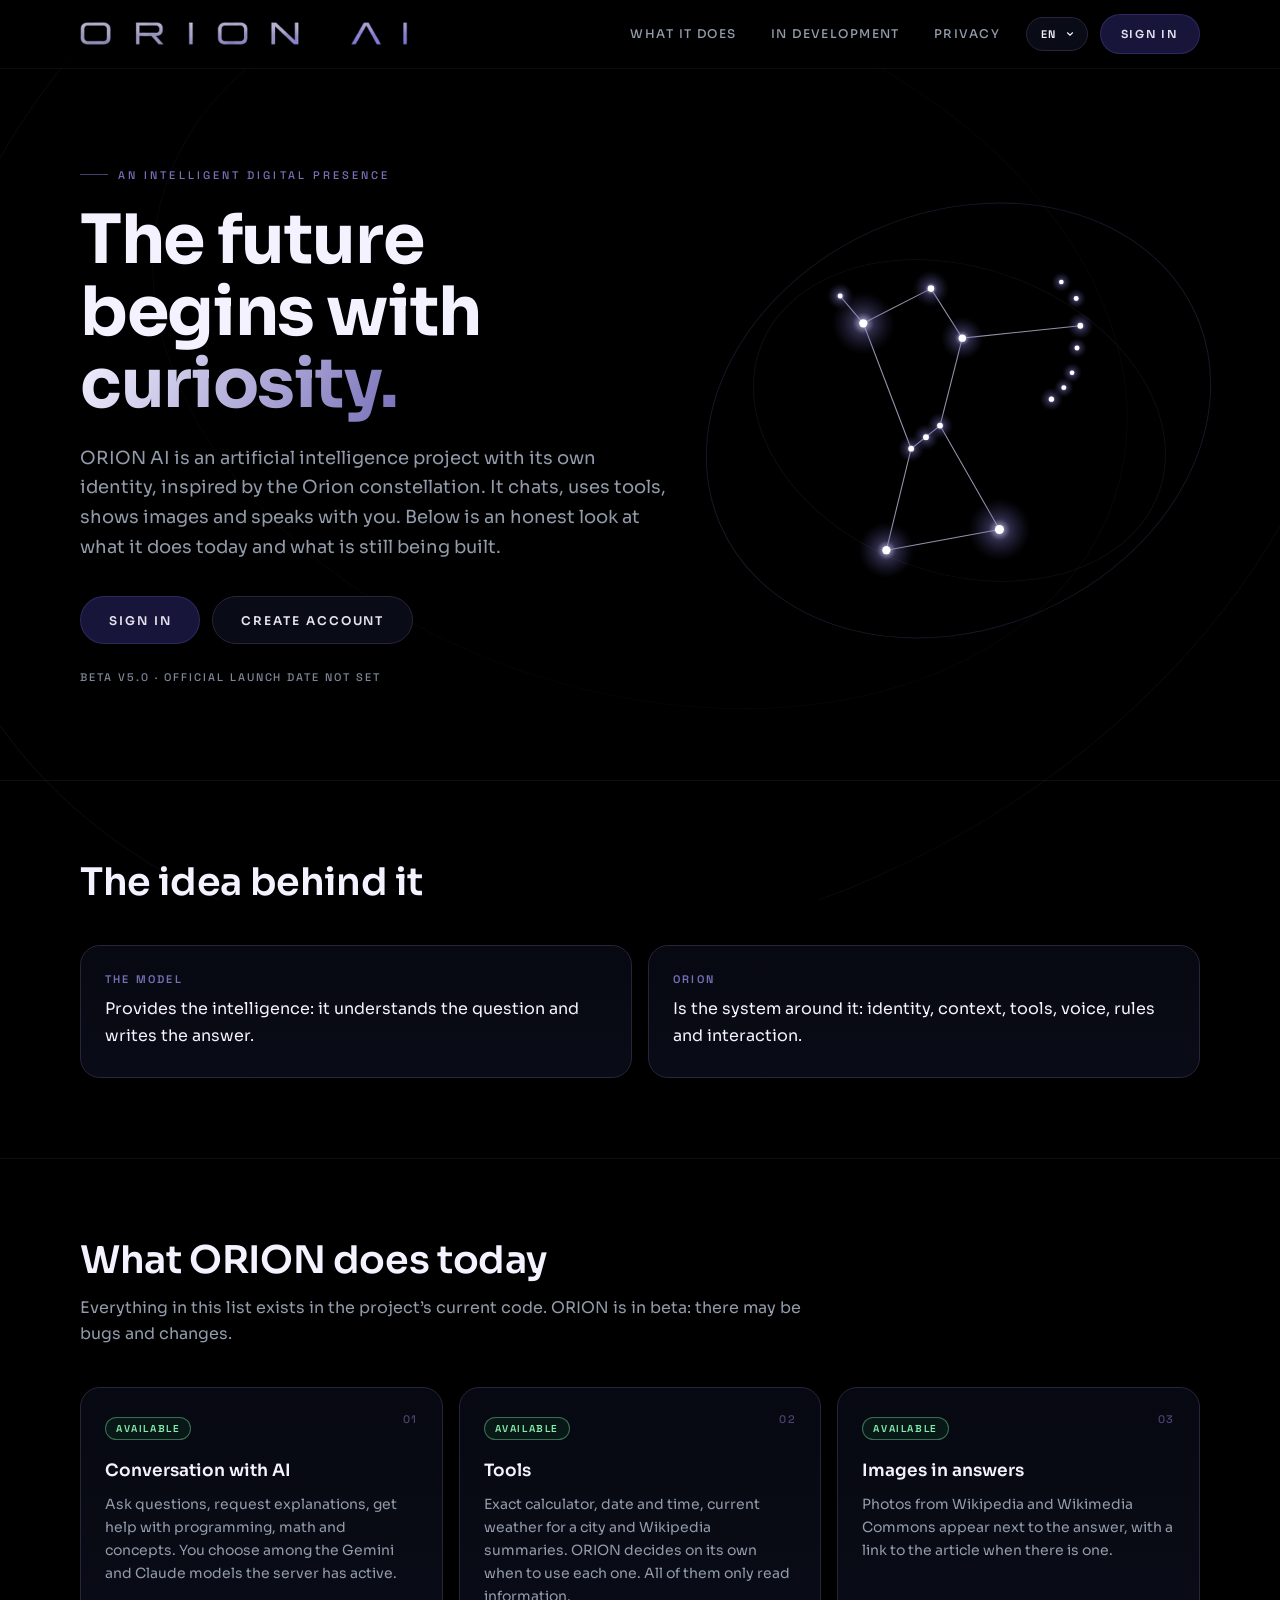
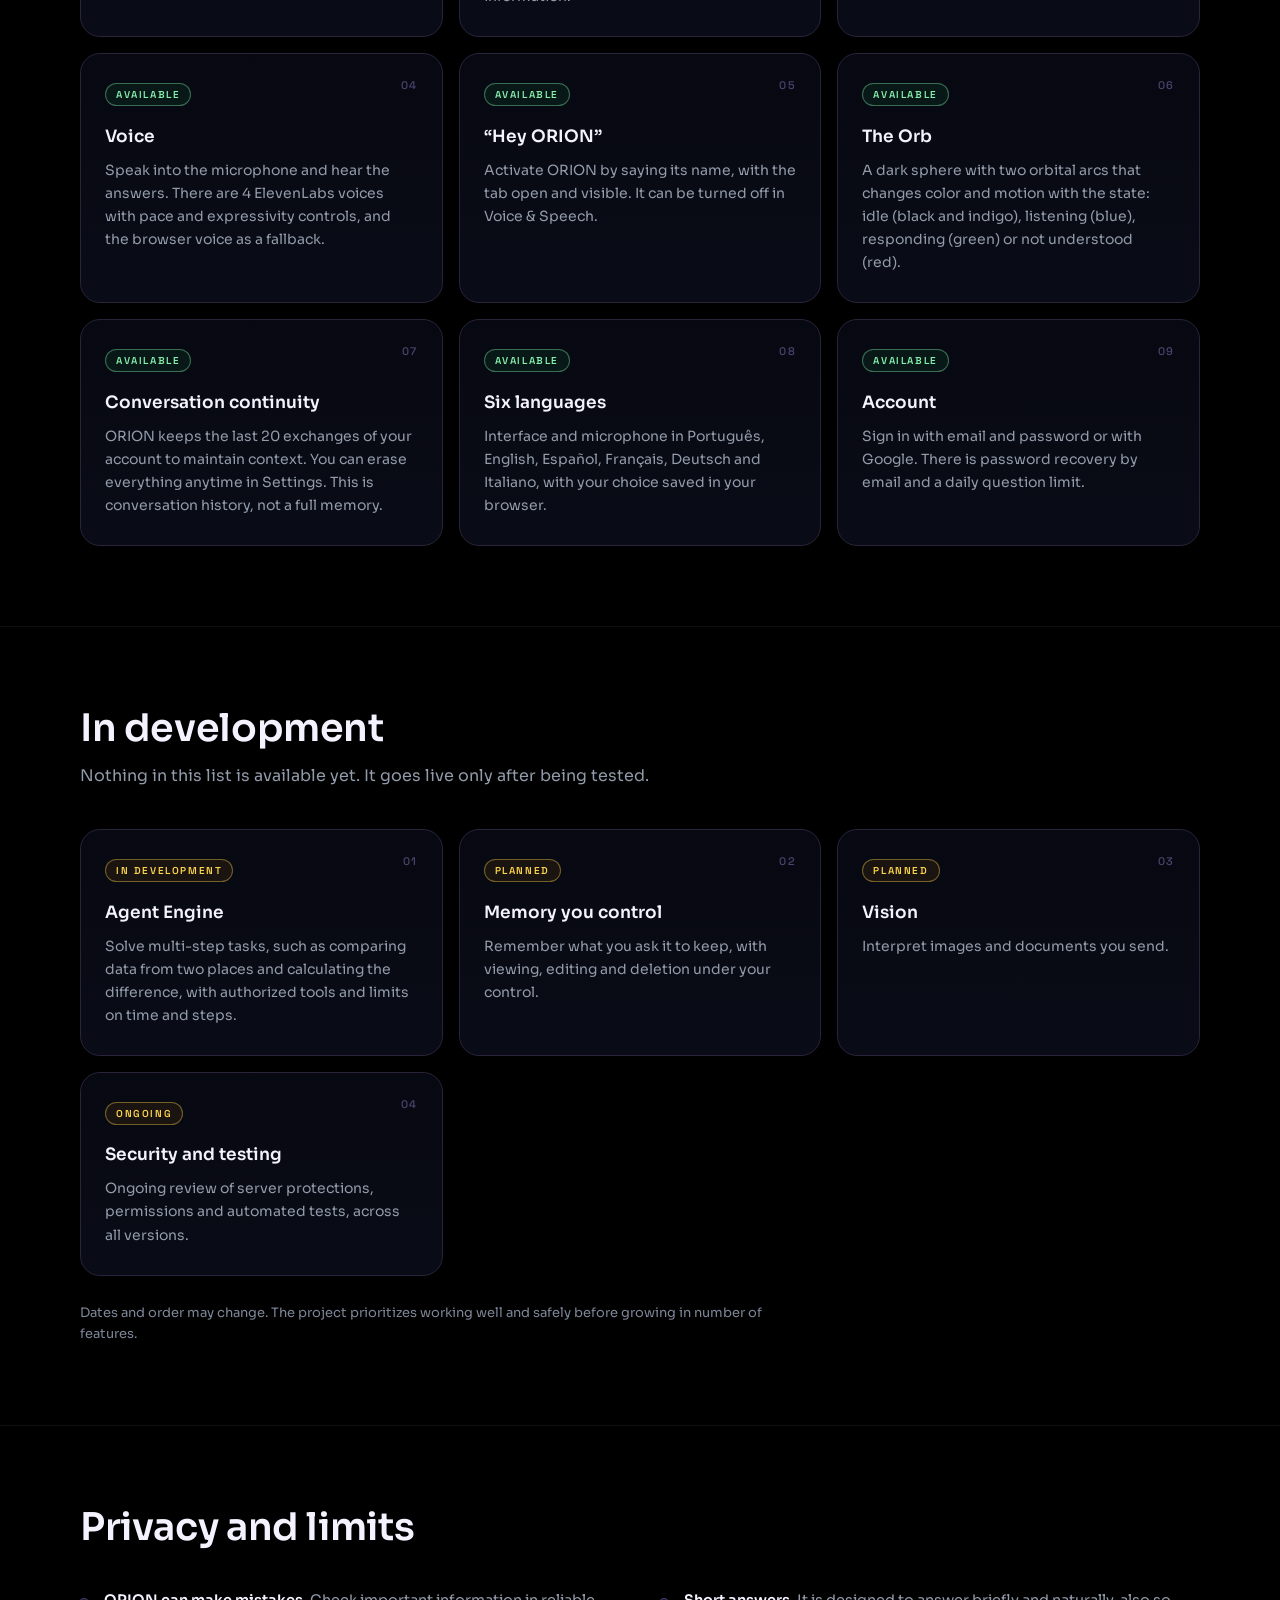
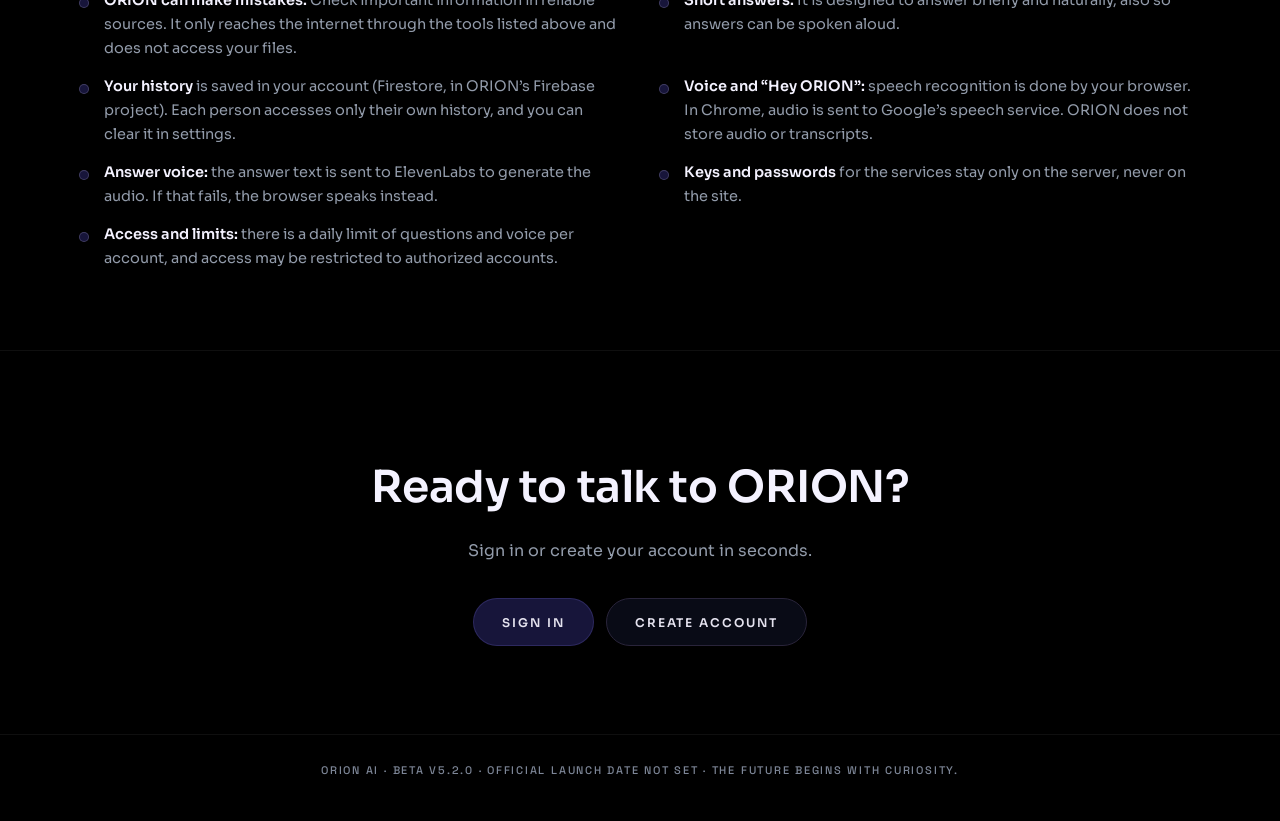
==== index.html @ 5fa20661 "index.html" ====
<!DOCTYPE html>
<html lang="pt-BR">
<head>
<meta charset="UTF-8">
<script src="standby.js" data-mount></script>
<meta name="viewport" content="width=device-width, initial-scale=1.0">
<meta name="theme-color" content="#000000">
<meta name="description" content="ORION AI: uma presença digital inteligente. Conheça o que ele faz hoje e o que está em desenvolvimento.">
<title>ORION AI — O futuro começa com a curiosidade</title>
<link rel="icon" href="favicon.png">
<link rel="preconnect" href="https://fonts.googleapis.com">
<link rel="preconnect" href="https://fonts.gstatic.com" crossorigin>
<link href="https://fonts.googleapis.com/css2?family=Sora:wght@400;500;600;700&family=Space+Grotesk:wght@400;500;600&display=swap" rel="stylesheet">
<style>
*,*::before,*::after{margin:0;padding:0;box-sizing:border-box;}
/* V5.0: botões em índigo mais escuro (--active / --active-hover). Logo, wordmark e standby não mudam. */
:root{--font:'Sora',-apple-system,'Helvetica Neue',sans-serif;--mono:'Space Grotesk','Inter',sans-serif;
  --bg:#000000;--surface:#0D1020;--blue-dark:#080912;--active:#17153A;--active-hover:#1F1D4A;--line:#29243A;--accent:#7770B8;--accent-soft:#A9A6C9;
  --text:#F4F2FF;--muted:#929BAA;--faint:#7D8697;--ok:#86efac;--soon:#fcd34d;--r:20px;}
html{scroll-behavior:smooth;scroll-padding-top:84px;}
body{background:var(--bg);color:var(--text);font-family:var(--font);-webkit-font-smoothing:antialiased;line-height:1.65;overflow-x:hidden;animation:pageIn .45s ease both;}
@keyframes pageIn{from{opacity:0;}to{opacity:1;}}
.bg-arcs{position:fixed;inset:0;z-index:0;pointer-events:none;overflow:hidden;}
.bg-arcs::before,.bg-arcs::after{content:"";position:absolute;left:50%;top:38%;border:1px solid rgba(119,112,184,.10);border-radius:50%;transform:translate(-50%,-50%) rotate(-24deg) scaleY(.78);}
.bg-arcs::before{width:min(1500px,150vw);height:min(1500px,150vw);}
.bg-arcs::after{width:min(1000px,100vw);height:min(1000px,100vw);border-color:rgba(119,112,184,.07);transform:translate(-50%,-50%) rotate(18deg) scaleY(.7);}
main,.topbar,footer{position:relative;z-index:1;}
a{color:inherit;}
.wrap{width:min(1120px,100% - 40px);margin:0 auto;}
.topbar{position:sticky;top:0;z-index:20;background:rgba(0,0,0,.72);backdrop-filter:blur(16px);-webkit-backdrop-filter:blur(16px);border-bottom:1px solid rgba(255,255,255,.05);}
.top{display:flex;align-items:center;justify-content:space-between;gap:12px;height:68px;}
.top img{height:28px;width:auto;display:block;}
.nav{display:flex;align-items:center;gap:6px;}
.nav a.txt{font-size:12px;font-weight:500;letter-spacing:.12em;text-transform:uppercase;color:var(--muted);text-decoration:none;padding:10px 14px;border-radius:999px;transition:color .2s ease,background .2s ease;}
.nav a.txt:hover{color:#fff;background:rgba(255,255,255,.05);}
@media (max-width:760px){.nav a.txt{display:none;}.top img{height:24px;}}
.lang{position:relative;margin:0 6px;}
.lang-btn{display:flex;align-items:center;gap:8px;height:34px;padding:0 12px 0 14px;border-radius:999px;border:1px solid var(--line);background:rgba(13,16,32,.7);color:var(--text);font:600 11px var(--mono);letter-spacing:.12em;cursor:pointer;transition:border-color .2s ease,background .2s ease;}
.lang-btn:hover{border-color:rgba(78,72,150,.5);background:var(--blue-dark);}
.lang-btn svg{width:10px;height:10px;transition:transform .2s ease;}
.lang-btn[aria-expanded="true"] svg{transform:rotate(180deg);}
.lang-list{position:absolute;right:0;top:calc(100% + 8px);min-width:176px;margin:0;padding:6px;list-style:none;border:1px solid var(--line);border-radius:16px;background:rgba(8,9,18,.97);backdrop-filter:blur(12px);-webkit-backdrop-filter:blur(12px);box-shadow:0 18px 50px rgba(0,0,0,.6);z-index:30;}
.lang-list li{display:flex;align-items:center;gap:10px;padding:9px 12px;border-radius:10px;font:500 13px var(--font);color:var(--muted);cursor:pointer;outline:none;transition:background .15s ease,color .15s ease;}
.lang-list li b{font:600 11px var(--mono);letter-spacing:.12em;color:var(--accent-soft);min-width:22px;}
.lang-list li:hover,.lang-list li:focus-visible{background:rgba(23,21,58,.8);color:#fff;}
.lang-list li[aria-selected="true"]{background:var(--active);color:#fff;}
.lang-list li:focus-visible{outline:2px solid var(--accent);outline-offset:-2px;}
.lang button:focus-visible,.btn:focus-visible,a:focus-visible{outline:2px solid var(--accent);outline-offset:3px;}
.btn{display:inline-flex;align-items:center;justify-content:center;height:48px;padding:0 28px;border-radius:999px;text-decoration:none;font:600 12px var(--font);letter-spacing:.16em;text-transform:uppercase;color:#E4E2EE;background:var(--active);border:1px solid rgba(78,72,150,.4);transition:background .2s ease,border-color .2s ease,transform .2s ease;}
.btn:hover{background:var(--active-hover);border-color:rgba(78,72,150,.65);transform:translateY(-1px);}
.btn:active{background:#0C0D1C;transform:none;}
.btn.ghost{background:rgba(13,16,32,.7);border-color:var(--line);}
.btn.ghost:hover{background:var(--blue-dark);border-color:rgba(78,72,150,.5);}
.btn.small{height:40px;padding:0 20px;font-size:11px;}
.hero{display:grid;grid-template-columns:1.1fr .9fr;gap:48px;align-items:center;padding:88px 0 96px;}
.eyebrow{display:inline-flex;align-items:center;gap:10px;font:500 11px var(--mono);letter-spacing:.28em;text-transform:uppercase;color:var(--accent);margin-bottom:22px;}
.eyebrow::before{content:"";width:28px;height:1px;background:var(--accent);opacity:.6;}
h1{font-size:clamp(36px,6.2vw,68px);line-height:1.06;font-weight:700;letter-spacing:-.02em;}
h1 .grad{background:linear-gradient(120deg,#F4F2FF,#7770B8);-webkit-background-clip:text;background-clip:text;color:transparent;}
.lead{margin-top:24px;font-size:clamp(15px,2vw,18px);color:var(--muted);max-width:54ch;}
.cta{margin-top:34px;display:flex;flex-wrap:wrap;gap:12px;}
.version{margin-top:26px;font:500 11px var(--mono);letter-spacing:.18em;text-transform:uppercase;color:var(--faint);}
.sky{position:relative;display:flex;justify-content:center;align-items:center;aspect-ratio:1;}
.sky::before,.sky::after{content:"";position:absolute;inset:-4%;border:1px solid rgba(119,112,184,.22);border-radius:50%;transform:rotate(-24deg) scaleY(.8);}
.sky::after{inset:6%;border-color:rgba(119,112,184,.12);transform:rotate(20deg) scaleY(.72);}
.sky svg{position:relative;width:min(340px,76vw);height:auto;overflow:visible;}
.sky line{stroke:rgba(210,208,245,.7);stroke-width:1.3;stroke-linecap:round;}
.sky .core{fill:#fff;}.sky .glow{fill:url(#glow);}
.sky .star{animation:tw 4.5s ease-in-out infinite;}
.sky .star:nth-of-type(2n){animation-delay:-1.3s;}.sky .star:nth-of-type(3n){animation-delay:-2.6s;}
@keyframes tw{0%,100%{opacity:1;}50%{opacity:.6;}}
@media (max-width:860px){.hero{grid-template-columns:1fr;padding:40px 0 64px;gap:28px;}.sky{order:-1;max-width:300px;margin:0 auto;width:100%;}}
section{padding:80px 0;border-top:1px solid rgba(255,255,255,.06);}
.sec-head{max-width:62ch;margin-bottom:40px;}
.sec-head h2{font-size:clamp(26px,4vw,38px);font-weight:600;line-height:1.15;letter-spacing:-.01em;}
.sec-head p{margin-top:12px;color:var(--muted);}
.grid{counter-reset:c;display:grid;grid-template-columns:repeat(auto-fit,minmax(270px,1fr));gap:16px;}
.card{position:relative;background:linear-gradient(180deg,rgba(13,16,32,.55),rgba(13,16,32,.7));border:1px solid var(--line);border-radius:var(--r);padding:26px 24px 28px;transition:border-color .25s ease,transform .25s ease;}
.grid .card{counter-increment:c;}
.grid .card::after{content:counter(c,decimal-leading-zero);position:absolute;top:24px;right:24px;font:500 11px var(--mono);letter-spacing:.14em;color:#4a4670;}
.grid .card:hover{border-color:rgba(119,112,184,.4);transform:translateY(-2px);}
.card h3{font-size:17px;font-weight:600;margin:16px 0 8px;}
.card p{font-size:14px;color:var(--muted);}
.badge{display:inline-block;font:600 10px var(--mono);letter-spacing:.16em;text-transform:uppercase;padding:4px 10px;border-radius:999px;border:1px solid;}
.badge.ok{color:var(--ok);border-color:rgba(134,239,172,.4);background:rgba(34,197,94,.08);}
.badge.soon{color:var(--soon);border-color:rgba(252,211,77,.4);background:rgba(245,158,11,.08);}
.note{margin-top:26px;font-size:13px;color:var(--faint);max-width:70ch;}
.principle{display:grid;grid-template-columns:1fr 1fr;gap:16px;}
.principle .card strong{display:block;font:600 11px var(--mono);letter-spacing:.2em;text-transform:uppercase;color:var(--accent);margin-bottom:10px;}
.principle .card p{font-size:16px;color:var(--text);}
@media (max-width:700px){.principle{grid-template-columns:1fr;}}
.list{list-style:none;display:grid;grid-template-columns:1fr 1fr;gap:14px 40px;}
@media (max-width:820px){.list{grid-template-columns:1fr;}}
.list li{position:relative;padding:0 0 0 24px;font-size:14.5px;color:var(--muted);}
.list li::before{content:"";position:absolute;left:0;top:.7em;width:8px;height:8px;border-radius:50%;background:var(--active);box-shadow:0 0 0 1px rgba(119,112,184,.55);}
.list b{color:var(--text);font-weight:600;}
.final{text-align:center;padding:100px 0 88px;}
.final h2{font-size:clamp(28px,4.6vw,44px);font-weight:600;letter-spacing:-.01em;}
.final p{margin:14px auto 0;color:var(--muted);max-width:50ch;}
.final .cta{justify-content:center;}
footer{border-top:1px solid rgba(255,255,255,.06);padding:28px 0 44px;text-align:center;font:500 11px var(--mono);letter-spacing:.16em;text-transform:uppercase;color:var(--faint);}
@media (prefers-reduced-motion:reduce){body{animation:none;}.sky .star{animation:none;}html{scroll-behavior:auto;}.btn,.lang-btn,.lang-list li,.card{transition:none;}}
</style>
</head>
<body>
<div class="bg-arcs" aria-hidden="true"></div>

<header class="topbar"><div class="wrap top">
  <img src="assets/orion_ai_wordmark.png" alt="ORION AI">
  <nav class="nav" aria-label="ORION AI">
    <a class="txt" href="#agora" data-t="n1">O que faz</a>
    <a class="txt" href="#breve" data-t="n2">Em desenvolvimento</a>
    <a class="txt" href="#privacidade" data-t="n3">Privacidade</a>
    <div class="lang" id="langMenu">
      <button type="button" class="lang-btn" id="langBtn" aria-haspopup="listbox" aria-expanded="false" aria-controls="langList" aria-label="Idioma / Language"><span id="langCode">PT</span><svg viewBox="0 0 24 24" fill="none" stroke="currentColor" stroke-width="2.6" stroke-linecap="round" stroke-linejoin="round" aria-hidden="true"><path d="M6 9l6 6 6-6"/></svg></button>
      <ul class="lang-list" id="langList" role="listbox" aria-label="Idioma / Language" hidden>
        <li role="option" tabindex="-1" data-lang="pt" aria-selected="true"><b>PT</b>Português</li>
        <li role="option" tabindex="-1" data-lang="en" aria-selected="false"><b>EN</b>English</li>
        <li role="option" tabindex="-1" data-lang="es" aria-selected="false"><b>ES</b>Español</li>
        <li role="option" tabindex="-1" data-lang="fr" aria-selected="false"><b>FR</b>Français</li>
        <li role="option" tabindex="-1" data-lang="de" aria-selected="false"><b>DE</b>Deutsch</li>
        <li role="option" tabindex="-1" data-lang="it" aria-selected="false"><b>IT</b>Italiano</li>
      </ul>
    </div>
    <a class="btn small" href="login.html" data-t="in">Entrar</a>
  </nav>
</div></header>

<main>
  <div class="wrap hero">
    <div>
      <p class="eyebrow" data-t="eyebrow">Uma presença digital inteligente</p>
      <h1><span data-t="h1a">O futuro começa com a </span><span class="grad" data-t="h1b">curiosidade.</span></h1>
      <p class="lead" data-t="lead">O ORION AI é um projeto de inteligência artificial com identidade própria, inspirado na constelação de Órion. Ela conversa, usa ferramentas, mostra imagens e fala com você. Abaixo está, com honestidade, o que ele faz hoje e o que ainda está sendo construído.</p>
      <div class="cta">
        <a class="btn" href="login.html" data-t="in">Entrar</a>
        <a class="btn ghost" href="login.html?criar=1" data-t="up">Criar conta</a>
      </div>
      <p class="version" data-t="ver">Versão beta V5.2.0 · lançamento oficial sem data prevista</p>
    </div>
    <div class="sky" aria-hidden="true">
      <svg viewBox="0 0 412 495" focusable="false">
        <defs>
          <radialGradient id="glow">
            <stop offset="0" stop-color="#d8d5f5" stop-opacity=".95"/>
            <stop offset=".35" stop-color="#7770B8" stop-opacity=".38"/>
            <stop offset="1" stop-color="#454080" stop-opacity="0"/>
          </radialGradient>
        </defs>
        <line x1="90" y1="130" x2="62" y2="97"/>
        <line x1="90" y1="130" x2="172" y2="88"/>
        <line x1="172" y1="88" x2="210" y2="148"/>
        <line x1="210" y1="148" x2="353" y2="133"/>
        <line x1="90" y1="130" x2="148" y2="282"/>
        <line x1="210" y1="148" x2="183" y2="254"/>
        <line x1="148" y1="282" x2="183" y2="254"/>
        <line x1="148" y1="282" x2="118" y2="405"/>
        <line x1="183" y1="254" x2="255" y2="380"/>
        <line x1="118" y1="405" x2="255" y2="380"/>
        <g class="star"><circle class="glow" cx="90" cy="130" r="38"/><circle class="core" cx="90" cy="130" r="5"/></g>
        <g class="star"><circle class="glow" cx="62" cy="97" r="16"/><circle class="core" cx="62" cy="97" r="3"/></g>
        <g class="star"><circle class="glow" cx="172" cy="88" r="22"/><circle class="core" cx="172" cy="88" r="4"/></g>
        <g class="star"><circle class="glow" cx="210" cy="148" r="26"/><circle class="core" cx="210" cy="148" r="4.5"/></g>
        <g class="star"><circle class="glow" cx="148" cy="282" r="16"/><circle class="core" cx="148" cy="282" r="3.5"/></g>
        <g class="star"><circle class="glow" cx="166" cy="268" r="16"/><circle class="core" cx="166" cy="268" r="3.5"/></g>
        <g class="star"><circle class="glow" cx="183" cy="254" r="16"/><circle class="core" cx="183" cy="254" r="3.5"/></g>
        <g class="star"><circle class="glow" cx="118" cy="405" r="34"/><circle class="core" cx="118" cy="405" r="5"/></g>
        <g class="star"><circle class="glow" cx="255" cy="380" r="38"/><circle class="core" cx="255" cy="380" r="5.5"/></g>
        <g class="star"><circle class="glow" cx="330" cy="80" r="12"/><circle class="core" cx="330" cy="80" r="2.8"/></g>
        <g class="star"><circle class="glow" cx="348" cy="100" r="12"/><circle class="core" cx="348" cy="100" r="3"/></g>
        <g class="star"><circle class="glow" cx="353" cy="133" r="16"/><circle class="core" cx="353" cy="133" r="3.5"/></g>
        <g class="star"><circle class="glow" cx="349" cy="160" r="12"/><circle class="core" cx="349" cy="160" r="3"/></g>
        <g class="star"><circle class="glow" cx="343" cy="190" r="12"/><circle class="core" cx="343" cy="190" r="2.8"/></g>
        <g class="star"><circle class="glow" cx="333" cy="208" r="12"/><circle class="core" cx="333" cy="208" r="3"/></g>
        <g class="star"><circle class="glow" cx="318" cy="222" r="14"/><circle class="core" cx="318" cy="222" r="3.2"/></g>
      </svg>
    </div>
  </div>

  <section aria-labelledby="princ">
    <div class="wrap">
      <div class="sec-head"><h2 id="princ" data-t="pr">A ideia por trás</h2></div>
      <div class="principle">
        <div class="card"><strong data-t="pm">O modelo</strong><p data-t="pmp">Fornece a inteligência: entende a pergunta e escreve a resposta.</p></div>
        <div class="card"><strong data-t="po">O ORION</strong><p data-t="pop">É o sistema ao redor: identidade, contexto, ferramentas, voz, regras e interação.</p></div>
      </div>
    </div>
  </section>

  <section id="agora" aria-labelledby="agora-t">
    <div class="wrap">
      <div class="sec-head">
        <h2 id="agora-t" data-t="ah">O que o ORION faz hoje</h2>
        <p data-t="ap">Tudo nesta lista existe no código atual do projeto. O ORION está em fase beta: pode haver falhas e mudanças.</p>
      </div>
      <div class="grid">
        <article class="card"><span class="badge ok" data-t="bok">Disponível</span><h3 data-t="c1h">Conversa com IA</h3><p data-t="c1p">Faça perguntas, peça explicações, ajuda com programação, matemática e conceitos. Você escolhe entre os modelos Gemini e Claude que o servidor tiver ativos.</p></article>
        <article class="card"><span class="badge ok" data-t="bok">Disponível</span><h3 data-t="c2h">Ferramentas</h3><p data-t="c2p">Calculadora exata, data e hora, clima atual de uma cidade e resumos da Wikipédia. O ORION decide sozinha quando usar cada uma. Todas só leem informação.</p></article>
        <article class="card"><span class="badge ok" data-t="bok">Disponível</span><h3 data-t="c3h">Imagens nas respostas</h3><p data-t="c3p">Fotos da Wikipédia e do Wikimedia Commons aparecem junto da resposta, com link para o artigo quando houver.</p></article>
        <article class="card"><span class="badge ok" data-t="bok">Disponível</span><h3 data-t="c4h">Voz</h3><p data-t="c4p">Fale pelo microfone e ouça as respostas. Há 4 vozes da ElevenLabs com ajuste de ritmo e expressividade, e a voz do navegador como reserva.</p></article>
        <article class="card"><span class="badge ok" data-t="bok">Disponível</span><h3 data-t="c5h">“Hey ORION”</h3><p data-t="c5p">Ative o ORION dizendo o nome dele, com a aba aberta e visível. Pode ser desligado em Voice &amp; Speech.</p></article>
        <article class="card"><span class="badge ok" data-t="bok">Disponível</span><h3 data-t="c6h">A Orb</h3><p data-t="c6p">Uma esfera escura com dois arcos orbitais que muda de cor e de movimento conforme o estado: em espera (preto e índigo), ouvindo (azul), respondendo (verde) ou sem entender (vermelho).</p></article>
        <article class="card"><span class="badge ok" data-t="bok">Disponível</span><h3 data-t="c7h">Continuidade da conversa</h3><p data-t="c7p">A ORION guarda as últimas 20 trocas da sua conta para manter o contexto. Você apaga tudo quando quiser, em Configurações. Isso é histórico de conversa, não uma memória completa.</p></article>
        <article class="card"><span class="badge ok" data-t="bok">Disponível</span><h3 data-t="c8h">Seis idiomas</h3><p data-t="c8p">Interface e microfone em Português, English, Español, Français, Deutsch e Italiano, com a escolha salva no seu navegador.</p></article>
        <article class="card"><span class="badge ok" data-t="bok">Disponível</span><h3 data-t="c9h">Conta</h3><p data-t="c9p">Entre com e-mail e senha ou com Google. Há recuperação de senha por e-mail e um limite diário de perguntas.</p></article>
      </div>
    </div>
  </section>

  <section id="breve" aria-labelledby="breve-t">
    <div class="wrap">
      <div class="sec-head">
        <h2 id="breve-t" data-t="bh">Em desenvolvimento</h2>
        <p data-t="bp">Nada desta lista está disponível para uso ainda. Entra no ar só depois de testado.</p>
      </div>
      <div class="grid">
        <article class="card"><span class="badge soon" data-t="bdev">Em desenvolvimento</span><h3 data-t="d1h">Agent Engine</h3><p data-t="d1p">Resolver tarefas de várias etapas, como comparar dados de dois lugares e calcular a diferença, com ferramentas autorizadas e limites de tempo e de passos.</p></article>
        <article class="card"><span class="badge soon" data-t="bplan">Planejado</span><h3 data-t="d2h">Memória controlada por você</h3><p data-t="d2p">Lembrar o que você pedir para guardar, com consulta, edição e exclusão sob seu controle.</p></article>
        <article class="card"><span class="badge soon" data-t="bplan">Planejado</span><h3 data-t="d3h">Visão</h3><p data-t="d3p">Interpretar imagens e documentos enviados por você.</p></article>
        <article class="card"><span class="badge soon" data-t="bon">Contínuo</span><h3 data-t="d4h">Segurança e testes</h3><p data-t="d4p">Revisão das proteções do servidor, das permissões e dos testes automatizados, ao longo de todas as versões.</p></article>
      </div>
      <p class="note" data-t="bnote">As datas e a ordem podem mudar. O projeto prioriza funcionar bem e com segurança antes de crescer em quantidade de recursos.</p>
    </div>
  </section>

  <section id="privacidade" aria-labelledby="priv-t">
    <div class="wrap">
      <div class="sec-head"><h2 id="priv-t" data-t="vh">Privacidade e limites</h2></div>
      <ul class="list">
        <li><b data-t="v1b">O ORION pode errar.</b><span data-t="v1t"> Confira informações importantes em fontes confiáveis. Ele só consulta a internet pelas ferramentas listadas acima e não acessa seus arquivos.</span></li>
        <li><b data-t="v2b">Respostas curtas.</b><span data-t="v2t"> Ele foi desenhado para responder de forma breve e natural, também para serem faladas em voz alta.</span></li>
        <li><b data-t="v3b">Seu histórico</b><span data-t="v3t"> fica salvo na sua conta (Firestore, do projeto Firebase do ORION). Cada pessoa acessa só o próprio histórico, e você pode limpá-lo nas configurações.</span></li>
        <li><b data-t="v4b">Voz e “Hey ORION”:</b><span data-t="v4t"> o reconhecimento de fala é do seu navegador. No Chrome, o áudio é enviado ao serviço de fala do Google. O ORION não guarda áudio nem transcrições.</span></li>
        <li><b data-t="v5b">Voz das respostas:</b><span data-t="v5t"> o texto da resposta é enviado ao ElevenLabs para gerar o áudio. Se isso falhar, o navegador fala no lugar.</span></li>
        <li><b data-t="v6b">Chaves e senhas</b><span data-t="v6t"> dos serviços ficam só no servidor, nunca no site.</span></li>
        <li><b data-t="v7b">Acesso e limites:</b><span data-t="v7t"> há um limite diário de perguntas e de voz por conta, e o acesso pode ser restrito a contas autorizadas.</span></li>
      </ul>
    </div>
  </section>

  <section class="final" aria-labelledby="fim">
    <div class="wrap">
      <h2 id="fim" data-t="fh">Pronto para conversar com o ORION?</h2>
      <p data-t="fp">Entre ou crie sua conta em poucos segundos.</p>
      <div class="cta">
        <a class="btn" href="login.html" data-t="in">Entrar</a>
        <a class="btn ghost" href="login.html?criar=1" data-t="up">Criar conta</a>
      </div>
    </div>
  </section>
</main>

<footer data-t="foot">ORION AI · beta V5.2.0 · Lançamento oficial sem data prevista · O futuro começa com a curiosidade.</footer>

<script>
/* Idioma da landing: o texto em português é o padrão do HTML; aqui ficam English, Español, Français, Deutsch e Italiano.
   A escolha é salva em orion_settings.ui, a MESMA chave que o app (pages/js/app.js) lê. Chaves que faltam caem para o inglês. */
const LANGS = ['pt', 'en', 'es', 'fr', 'de', 'it'];
const HTML_LANG = { pt: 'pt-BR', en: 'en', es: 'es', fr: 'fr', de: 'de', it: 'it' };
const TR = { en: {}, es: {}, fr: {}, de: {}, it: {} };
const A = (k, en, es, fr, de, it) => { TR.en[k] = en; TR.es[k] = es; TR.fr[k] = fr; TR.de[k] = de; TR.it[k] = it; };

A('n1', 'What it does', 'Qué hace', 'Ce qu’il fait', 'Was er kann', 'Cosa fa');
A('n2', 'In development', 'En desarrollo', 'En développement', 'In Entwicklung', 'In sviluppo');
A('n3', 'Privacy', 'Privacidad', 'Confidentialité', 'Datenschutz', 'Privacy');
A('in', 'Sign in', 'Entrar', 'Se connecter', 'Anmelden', 'Accedi');
A('up', 'Create account', 'Crear cuenta', 'Créer un compte', 'Konto erstellen', 'Crea account');
A('eyebrow', 'An intelligent digital presence', 'Una presencia digital inteligente', 'Une présence numérique intelligente', 'Eine intelligente digitale Präsenz', 'Una presenza digitale intelligente');
A('h1a', 'The future begins with ', 'El futuro empieza con la ', 'L’avenir commence par la ', 'Die Zukunft beginnt mit ', 'Il futuro inizia con la ');
A('h1b', 'curiosity.', 'curiosidad.', 'curiosité.', 'Neugier.', 'curiosità.');
A('lead',
  'ORION AI is an artificial intelligence project with its own identity, inspired by the Orion constellation. It chats, uses tools, shows images and speaks with you. Below is an honest look at what it does today and what is still being built.',
  'ORION AI es un proyecto de inteligencia artificial con identidad propia, inspirado en la constelación de Orión. Conversa, usa herramientas, muestra imágenes y habla contigo. Abajo tienes, con honestidad, lo que hace hoy y lo que aún se está construyendo.',
  'ORION AI est un projet d’intelligence artificielle à l’identité propre, inspiré de la constellation d’Orion. Il discute, utilise des outils, montre des images et vous parle. Voici, en toute honnêteté, ce qu’il fait aujourd’hui et ce qui est encore en construction.',
  'ORION AI ist ein KI-Projekt mit eigener Identität, inspiriert vom Sternbild Orion. Es unterhält sich, nutzt Werkzeuge, zeigt Bilder und spricht mit dir. Unten steht ehrlich, was es heute kann und was noch entsteht.',
  'ORION AI è un progetto di intelligenza artificiale con una propria identità, ispirato alla costellazione di Orione. Conversa, usa strumenti, mostra immagini e parla con te. Qui sotto trovi, con onestà, cosa fa oggi e cosa è ancora in costruzione.');
A('ver', 'Beta V5.0 · official launch date not set', 'Versión beta V5.0 · lanzamiento oficial sin fecha prevista', 'Version bêta V5.0 · lancement officiel sans date prévue', 'Beta-Version V5.0 · offizieller Start ohne festen Termin', 'Versione beta V5.0 · lancio ufficiale senza data prevista');
A('pr', 'The idea behind it', 'La idea detrás', 'L’idée derrière', 'Die Idee dahinter', 'L’idea alla base');
A('pm', 'The model', 'El modelo', 'Le modèle', 'Das Modell', 'Il modello');
A('pmp', 'Provides the intelligence: it understands the question and writes the answer.', 'Aporta la inteligencia: entiende la pregunta y escribe la respuesta.', 'Apporte l’intelligence : il comprend la question et rédige la réponse.', 'Liefert die Intelligenz: Es versteht die Frage und schreibt die Antwort.', 'Fornisce l’intelligenza: capisce la domanda e scrive la risposta.');
A('po', 'ORION', 'ORION', 'ORION', 'ORION', 'ORION');
A('pop', 'Is the system around it: identity, context, tools, voice, rules and interaction.', 'Es el sistema que lo rodea: identidad, contexto, herramientas, voz, reglas e interacción.', 'C’est le système autour : identité, contexte, outils, voix, règles et interaction.', 'Ist das System drumherum: Identität, Kontext, Werkzeuge, Stimme, Regeln und Interaktion.', 'È il sistema che lo circonda: identità, contesto, strumenti, voce, regole e interazione.');
A('ah', 'What ORION does today', 'Lo que ORION hace hoy', 'Ce qu’ORION fait aujourd’hui', 'Was ORION heute kann', 'Cosa fa ORION oggi');
A('ap',
  'Everything in this list exists in the project’s current code. ORION is in beta: there may be bugs and changes.',
  'Todo lo de esta lista existe en el código actual del proyecto. ORION está en fase beta: puede haber fallos y cambios.',
  'Tout ce qui figure dans cette liste existe dans le code actuel du projet. ORION est en phase bêta : des défauts et des changements sont possibles.',
  'Alles in dieser Liste existiert im aktuellen Code des Projekts. ORION ist in der Beta-Phase: Fehler und Änderungen sind möglich.',
  'Tutto ciò che è in questo elenco esiste nel codice attuale del progetto. ORION è in fase beta: possono esserci errori e cambiamenti.');
A('bok', 'Available', 'Disponible', 'Disponible', 'Verfügbar', 'Disponibile');
A('c1h', 'Conversation with AI', 'Conversación con IA', 'Conversation avec l’IA', 'Gespräch mit KI', 'Conversazione con l’IA');
A('c1p',
  'Ask questions, request explanations, get help with programming, math and concepts. You choose among the Gemini and Claude models the server has active.',
  'Haz preguntas, pide explicaciones, ayuda con programación, matemáticas y conceptos. Eliges entre los modelos Gemini y Claude que el servidor tenga activos.',
  'Posez des questions, demandez des explications, de l’aide en programmation, en mathématiques et sur des concepts. Vous choisissez parmi les modèles Gemini et Claude actifs sur le serveur.',
  'Stelle Fragen, bitte um Erklärungen oder Hilfe bei Programmierung, Mathematik und Begriffen. Du wählst unter den Gemini- und Claude-Modellen, die der Server aktiviert hat.',
  'Fai domande, chiedi spiegazioni, aiuto con programmazione, matematica e concetti. Scegli tra i modelli Gemini e Claude attivi sul server.');
A('c2h', 'Tools', 'Herramientas', 'Outils', 'Werkzeuge', 'Strumenti');
A('c2p',
  'Exact calculator, date and time, current weather for a city and Wikipedia summaries. ORION decides on its own when to use each one. All of them only read information.',
  'Calculadora exacta, fecha y hora, clima actual de una ciudad y resúmenes de Wikipedia. ORION decide por sí solo cuándo usar cada una. Todas solo leen información.',
  'Calculatrice exacte, date et heure, météo actuelle d’une ville et résumés Wikipédia. ORION décide seul quand utiliser chacun. Tous se contentent de lire des informations.',
  'Exakter Taschenrechner, Datum und Uhrzeit, aktuelles Wetter einer Stadt und Wikipedia-Zusammenfassungen. ORION entscheidet selbst, wann er welches nutzt. Alle lesen nur Informationen.',
  'Calcolatrice esatta, data e ora, meteo attuale di una città e riassunti di Wikipedia. ORION decide da solo quando usarli. Tutti leggono soltanto informazioni.');
A('c3h', 'Images in answers', 'Imágenes en las respuestas', 'Images dans les réponses', 'Bilder in den Antworten', 'Immagini nelle risposte');
A('c3p',
  'Photos from Wikipedia and Wikimedia Commons appear next to the answer, with a link to the article when there is one.',
  'Fotos de Wikipedia y Wikimedia Commons aparecen junto a la respuesta, con enlace al artículo cuando lo hay.',
  'Des photos de Wikipédia et de Wikimedia Commons apparaissent avec la réponse, avec un lien vers l’article s’il y en a un.',
  'Fotos von Wikipedia und Wikimedia Commons erscheinen neben der Antwort, mit Link zum Artikel, falls vorhanden.',
  'Foto di Wikipedia e Wikimedia Commons compaiono accanto alla risposta, con il link all’articolo quando disponibile.');
A('c4h', 'Voice', 'Voz', 'Voix', 'Stimme', 'Voce');
A('c4p',
  'Speak into the microphone and hear the answers. There are 4 ElevenLabs voices with pace and expressivity controls, and the browser voice as a fallback.',
  'Habla por el micrófono y escucha las respuestas. Hay 4 voces de ElevenLabs con ajuste de ritmo y expresividad, y la voz del navegador como reserva.',
  'Parlez au microphone et écoutez les réponses. Il y a 4 voix ElevenLabs avec réglage du rythme et de l’expressivité, et la voix du navigateur en secours.',
  'Sprich ins Mikrofon und höre die Antworten. Es gibt 4 ElevenLabs-Stimmen mit Einstellung von Tempo und Ausdruck sowie die Browserstimme als Reserve.',
  'Parla al microfono e ascolta le risposte. Ci sono 4 voci ElevenLabs con regolazione di ritmo ed espressività, e la voce del browser come riserva.');
A('c5h', '“Hey ORION”', '«Hey ORION»', '« Hey ORION »', '„Hey ORION“', '“Hey ORION”');
A('c5p',
  'Activate ORION by saying its name, with the tab open and visible. It can be turned off in Voice & Speech.',
  'Activa a ORION diciendo su nombre, con la pestaña abierta y visible. Se puede desactivar en Voice & Speech.',
  'Activez ORION en prononçant son nom, avec l’onglet ouvert et visible. On peut le désactiver dans Voice & Speech.',
  'Aktiviere ORION, indem du seinen Namen sagst – bei geöffnetem, sichtbarem Tab. Lässt sich in Voice & Speech ausschalten.',
  'Attiva ORION dicendo il suo nome, con la scheda aperta e visibile. Si può disattivare in Voice & Speech.');
A('c6h', 'The Orb', 'La Orb', 'L’Orb', 'Die Orb', 'L’Orb');
A('c6p',
  'A dark sphere with two orbital arcs that changes color and motion with the state: idle (black and indigo), listening (blue), responding (green) or not understood (red).',
  'Una esfera oscura con dos arcos orbitales que cambia de color y de movimiento según el estado: en espera (negro e índigo), escuchando (azul), respondiendo (verde) o sin entender (rojo).',
  'Une sphère sombre avec deux arcs orbitaux qui change de couleur et de mouvement selon l’état : en veille (noir et indigo), à l’écoute (bleu), en réponse (vert) ou sans comprendre (rouge).',
  'Eine dunkle Kugel mit zwei Orbitalbögen, die je nach Zustand Farbe und Bewegung ändert: bereit (Schwarz und Indigo), zuhörend (Blau), antwortend (Grün) oder nicht verstanden (Rot).',
  'Una sfera scura con due archi orbitali che cambia colore e movimento secondo lo stato: a riposo (nero e indaco), in ascolto (blu), in risposta (verde) o senza aver capito (rosso).');
A('c7h', 'Conversation continuity', 'Continuidad de la conversación', 'Continuité de la conversation', 'Gesprächskontinuität', 'Continuità della conversazione');
A('c7p',
  'ORION keeps the last 20 exchanges of your account to maintain context. You can erase everything anytime in Settings. This is conversation history, not a full memory.',
  'ORION guarda los últimos 20 intercambios de tu cuenta para mantener el contexto. Puedes borrarlo todo cuando quieras, en Configuración. Es historial de conversación, no una memoria completa.',
  'ORION conserve les 20 derniers échanges de votre compte pour garder le contexte. Vous pouvez tout effacer quand vous voulez, dans les Réglages. C’est un historique de conversation, pas une mémoire complète.',
  'ORION speichert die letzten 20 Wortwechsel deines Kontos, um den Zusammenhang zu halten. Du kannst alles jederzeit in den Einstellungen löschen. Das ist ein Gesprächsverlauf, kein vollständiges Gedächtnis.',
  'ORION conserva gli ultimi 20 scambi del tuo account per mantenere il contesto. Puoi cancellare tutto quando vuoi, nelle Impostazioni. È una cronologia di conversazione, non una memoria completa.');
A('c8h', 'Six languages', 'Seis idiomas', 'Six langues', 'Sechs Sprachen', 'Sei lingue');
A('c8p',
  'Interface and microphone in Português, English, Español, Français, Deutsch and Italiano, with your choice saved in your browser.',
  'Interfaz y micrófono en Português, English, Español, Français, Deutsch e Italiano, con tu elección guardada en el navegador.',
  'Interface et micro en Português, English, Español, Français, Deutsch et Italiano, avec votre choix enregistré dans le navigateur.',
  'Oberfläche und Mikrofon auf Português, English, Español, Français, Deutsch und Italiano; deine Wahl wird im Browser gespeichert.',
  'Interfaccia e microfono in Português, English, Español, Français, Deutsch e Italiano, con la scelta salvata nel browser.');
A('c9h', 'Account', 'Cuenta', 'Compte', 'Konto', 'Account');
A('c9p',
  'Sign in with email and password or with Google. There is password recovery by email and a daily question limit.',
  'Entra con correo y contraseña o con Google. Hay recuperación de contraseña por correo y un límite diario de preguntas.',
  'Connectez-vous avec e-mail et mot de passe ou avec Google. La récupération du mot de passe par e-mail est disponible, ainsi qu’une limite quotidienne de questions.',
  'Melde dich mit E-Mail und Passwort oder mit Google an. Es gibt Passwort-Wiederherstellung per E-Mail und ein tägliches Fragenlimit.',
  'Accedi con e-mail e password o con Google. C’è il recupero della password via e-mail e un limite giornaliero di domande.');
A('bh', 'In development', 'En desarrollo', 'En développement', 'In Entwicklung', 'In sviluppo');
A('bp',
  'Nothing in this list is available yet. It goes live only after being tested.',
  'Nada de esta lista está disponible todavía. Solo se publica después de probarlo.',
  'Rien de cette liste n’est encore disponible. Cela n’est mis en ligne qu’après les tests.',
  'Nichts aus dieser Liste ist bisher nutzbar. Es geht erst nach dem Testen online.',
  'Nulla di questo elenco è ancora disponibile. Va online solo dopo i test.');
A('bdev', 'In development', 'En desarrollo', 'En développement', 'In Entwicklung', 'In sviluppo');
A('bplan', 'Planned', 'Planificado', 'Prévu', 'Geplant', 'Pianificato');
A('bon', 'Ongoing', 'Continuo', 'Continu', 'Laufend', 'Continuo');
A('d1h', 'Agent Engine', 'Agent Engine', 'Agent Engine', 'Agent Engine', 'Agent Engine');
A('d1p',
  'Solve multi-step tasks, such as comparing data from two places and calculating the difference, with authorized tools and limits on time and steps.',
  'Resolver tareas de varios pasos, como comparar datos de dos lugares y calcular la diferencia, con herramientas autorizadas y límites de tiempo y de pasos.',
  'Résoudre des tâches en plusieurs étapes, comme comparer des données de deux lieux et calculer la différence, avec des outils autorisés et des limites de temps et d’étapes.',
  'Mehrstufige Aufgaben lösen, etwa Daten zweier Orte vergleichen und die Differenz berechnen – mit freigegebenen Werkzeugen und Grenzen für Zeit und Schritte.',
  'Risolvere attività in più passaggi, come confrontare i dati di due luoghi e calcolare la differenza, con strumenti autorizzati e limiti di tempo e di passaggi.');
A('d2h', 'Memory you control', 'Memoria que tú controlas', 'Une mémoire que vous contrôlez', 'Gedächtnis unter deiner Kontrolle', 'Memoria controllata da te');
A('d2p',
  'Remember what you ask it to keep, with viewing, editing and deletion under your control.',
  'Recordar lo que le pidas guardar, con consulta, edición y eliminación bajo tu control.',
  'Se souvenir de ce que vous lui demandez de garder, avec consultation, modification et suppression sous votre contrôle.',
  'Sich merken, was du speichern lässt – mit Ansehen, Bearbeiten und Löschen unter deiner Kontrolle.',
  'Ricordare ciò che chiedi di conservare, con consultazione, modifica ed eliminazione sotto il tuo controllo.');
A('d3h', 'Vision', 'Visión', 'Vision', 'Sehen', 'Visione');
A('d3p', 'Interpret images and documents you send.', 'Interpretar imágenes y documentos que envíes.', 'Interpréter les images et documents que vous envoyez.', 'Bilder und Dokumente interpretieren, die du sendest.', 'Interpretare immagini e documenti che invii.');
A('d4h', 'Security and testing', 'Seguridad y pruebas', 'Sécurité et tests', 'Sicherheit und Tests', 'Sicurezza e test');
A('d4p',
  'Ongoing review of server protections, permissions and automated tests, across all versions.',
  'Revisión de las protecciones del servidor, de los permisos y de las pruebas automatizadas, a lo largo de todas las versiones.',
  'Revue des protections du serveur, des permissions et des tests automatisés, tout au long des versions.',
  'Laufende Überprüfung der Serverschutzmaßnahmen, der Berechtigungen und der automatisierten Tests über alle Versionen hinweg.',
  'Revisione delle protezioni del server, dei permessi e dei test automatici, durante tutte le versioni.');
A('bnote',
  'Dates and order may change. The project prioritizes working well and safely before growing in number of features.',
  'Las fechas y el orden pueden cambiar. El proyecto prioriza funcionar bien y con seguridad antes de crecer en cantidad de funciones.',
  'Les dates et l’ordre peuvent changer. Le projet privilégie un fonctionnement fiable et sûr avant d’augmenter le nombre de fonctionnalités.',
  'Termine und Reihenfolge können sich ändern. Das Projekt legt Wert darauf, gut und sicher zu funktionieren, bevor es um weitere Funktionen wächst.',
  'Date e ordine possono cambiare. Il progetto dà priorità al funzionare bene e in sicurezza prima di crescere in numero di funzioni.');
A('vh', 'Privacy and limits', 'Privacidad y límites', 'Confidentialité et limites', 'Datenschutz und Grenzen', 'Privacy e limiti');
A('v1b', 'ORION can make mistakes.', 'ORION puede equivocarse.', 'ORION peut se tromper.', 'ORION kann Fehler machen.', 'ORION può sbagliare.');
A('v1t',
  ' Check important information in reliable sources. It only reaches the internet through the tools listed above and does not access your files.',
  ' Comprueba la información importante en fuentes fiables. Solo consulta internet mediante las herramientas indicadas arriba y no accede a tus archivos.',
  ' Vérifiez les informations importantes auprès de sources fiables. Il ne consulte Internet que via les outils listés ci-dessus et n’accède pas à vos fichiers.',
  ' Prüfe wichtige Informationen in verlässlichen Quellen. Es greift nur über die oben genannten Werkzeuge auf das Internet zu und hat keinen Zugriff auf deine Dateien.',
  ' Verifica le informazioni importanti su fonti affidabili. Consulta internet solo tramite gli strumenti elencati sopra e non accede ai tuoi file.');
A('v2b', 'Short answers.', 'Respuestas cortas.', 'Réponses courtes.', 'Kurze Antworten.', 'Risposte brevi.');
A('v2t',
  ' It is designed to answer briefly and naturally, also so answers can be spoken aloud.',
  ' Está diseñado para responder de forma breve y natural, también para que se puedan decir en voz alta.',
  ' Il est conçu pour répondre de façon brève et naturelle, aussi pour que les réponses puissent être dites à voix haute.',
  ' Es ist darauf ausgelegt, kurz und natürlich zu antworten – auch damit die Antworten laut gesprochen werden können.',
  ' È progettato per rispondere in modo breve e naturale, anche perché le risposte possano essere dette ad alta voce.');
A('v3b', 'Your history', 'Tu historial', 'Votre historique', 'Dein Verlauf', 'La tua cronologia');
A('v3t',
  ' is saved in your account (Firestore, in ORION’s Firebase project). Each person accesses only their own history, and you can clear it in settings.',
  ' se guarda en tu cuenta (Firestore, del proyecto Firebase de ORION). Cada persona accede solo a su propio historial, y puedes borrarlo en la configuración.',
  ' est enregistré dans votre compte (Firestore, du projet Firebase d’ORION). Chaque personne n’accède qu’à son propre historique, et vous pouvez l’effacer dans les réglages.',
  ' wird in deinem Konto gespeichert (Firestore, im Firebase-Projekt von ORION). Jede Person sieht nur den eigenen Verlauf, und du kannst ihn in den Einstellungen löschen.',
  ' è salvata nel tuo account (Firestore, nel progetto Firebase di ORION). Ognuno accede solo alla propria cronologia e puoi cancellarla nelle impostazioni.');
A('v4b', 'Voice and “Hey ORION”:', 'Voz y «Hey ORION»:', 'Voix et « Hey ORION » :', 'Stimme und „Hey ORION“:', 'Voce e “Hey ORION”:');
A('v4t',
  ' speech recognition is done by your browser. In Chrome, audio is sent to Google’s speech service. ORION does not store audio or transcripts.',
  ' el reconocimiento de voz lo hace tu navegador. En Chrome, el audio se envía al servicio de voz de Google. ORION no guarda audio ni transcripciones.',
  ' la reconnaissance vocale est assurée par votre navigateur. Dans Chrome, l’audio est envoyé au service vocal de Google. ORION ne conserve ni audio ni transcriptions.',
  ' die Spracherkennung übernimmt dein Browser. In Chrome wird das Audio an den Sprachdienst von Google gesendet. ORION speichert weder Audio noch Transkripte.',
  ' il riconoscimento vocale è del tuo browser. In Chrome, l’audio viene inviato al servizio vocale di Google. ORION non conserva audio né trascrizioni.');
A('v5b', 'Answer voice:', 'Voz de las respuestas:', 'Voix des réponses :', 'Stimme der Antworten:', 'Voce delle risposte:');
A('v5t',
  ' the answer text is sent to ElevenLabs to generate the audio. If that fails, the browser speaks instead.',
  ' el texto de la respuesta se envía a ElevenLabs para generar el audio. Si falla, el navegador habla en su lugar.',
  ' le texte de la réponse est envoyé à ElevenLabs pour générer l’audio. En cas d’échec, le navigateur parle à sa place.',
  ' der Text der Antwort wird an ElevenLabs gesendet, um das Audio zu erzeugen. Schlägt das fehl, spricht stattdessen der Browser.',
  ' il testo della risposta viene inviato a ElevenLabs per generare l’audio. Se non funziona, parla il browser al suo posto.');
A('v6b', 'Keys and passwords', 'Claves y contraseñas', 'Clés et mots de passe', 'Schlüssel und Passwörter', 'Chiavi e password');
A('v6t',
  ' for the services stay only on the server, never on the site.',
  ' de los servicios están solo en el servidor, nunca en el sitio.',
  ' des services restent uniquement sur le serveur, jamais sur le site.',
  ' der Dienste liegen nur auf dem Server, nie auf der Website.',
  ' dei servizi restano solo sul server, mai sul sito.');
A('v7b', 'Access and limits:', 'Acceso y límites:', 'Accès et limites :', 'Zugriff und Grenzen:', 'Accesso e limiti:');
A('v7t',
  ' there is a daily limit of questions and voice per account, and access may be restricted to authorized accounts.',
  ' hay un límite diario de preguntas y de voz por cuenta, y el acceso puede limitarse a cuentas autorizadas.',
  ' il existe une limite quotidienne de questions et de voix par compte, et l’accès peut être restreint aux comptes autorisés.',
  ' es gibt ein tägliches Limit für Fragen und Stimme pro Konto, und der Zugriff kann auf autorisierte Konten beschränkt sein.',
  ' c’è un limite giornaliero di domande e di voce per account, e l’accesso può essere limitato agli account autorizzati.');
A('fh', 'Ready to talk to ORION?', '¿Listo para hablar con ORION?', 'Prêt à discuter avec ORION ?', 'Bereit, mit ORION zu sprechen?', 'Pronto a parlare con ORION?');
A('fp', 'Sign in or create your account in seconds.', 'Entra o crea tu cuenta en unos segundos.', 'Connectez-vous ou créez votre compte en quelques secondes.', 'Melde dich an oder erstelle in wenigen Sekunden dein Konto.', 'Accedi o crea il tuo account in pochi secondi.');
A('foot',
  'ORION AI · beta V5.2.0 · Official launch date not set · The future begins with curiosity.',
  'ORION AI · beta V5.2.0 · Lanzamiento oficial sin fecha prevista · El futuro empieza con la curiosidad.',
  'ORION AI · bêta V5.2.0 · Lancement officiel sans date prévue · L’avenir commence par la curiosité.',
  'ORION AI · Beta V5.2.0 · Offizieller Start ohne festen Termin · Die Zukunft beginnt mit Neugier.',
  'ORION AI · beta V5.2.0 · Lancio ufficiale senza data prevista · Il futuro inizia con la curiosità.');
A('title', 'ORION AI — The future begins with curiosity', 'ORION AI — El futuro empieza con la curiosidad', 'ORION AI — L’avenir commence par la curiosité', 'ORION AI — Die Zukunft beginnt mit Neugier', 'ORION AI — Il futuro inizia con la curiosità');
A('desc',
  'ORION AI: an intelligent digital presence. See what it does today and what is in development.',
  'ORION AI: una presencia digital inteligente. Descubre lo que hace hoy y lo que está en desarrollo.',
  'ORION AI : une présence numérique intelligente. Découvrez ce qu’il fait aujourd’hui et ce qui est en développement.',
  'ORION AI: eine intelligente digitale Präsenz. Erfahre, was es heute kann und was in Entwicklung ist.',
  'ORION AI: una presenza digitale intelligente. Scopri cosa fa oggi e cosa è in sviluppo.');

const KEY = 'orion_settings';
const read = () => { try { return JSON.parse(localStorage.getItem(KEY)) || {}; } catch (_) { return {}; } };
const save = l => { try { const s = read(); s.ui = l; if (s.v !== 2 && s.v !== 3) s.v = 3; localStorage.setItem(KEY, JSON.stringify(s)); } catch (_) {} };
const PT_TITLE = document.title, metaDesc = document.querySelector('meta[name="description"]'), PT_DESC = metaDesc.content;
const tr = (l, k) => (TR[l] && TR[l][k]) || TR.en[k];

function setLang(l, persist) {
  document.documentElement.lang = HTML_LANG[l];
  document.querySelectorAll('[data-t]').forEach(el => {
    if (el.dataset.pt === undefined) el.dataset.pt = el.textContent;
    el.textContent = l === 'pt' ? el.dataset.pt : (tr(l, el.dataset.t) || el.dataset.pt);
  });
  document.title = l === 'pt' ? PT_TITLE : tr(l, 'title');
  metaDesc.content = l === 'pt' ? PT_DESC : tr(l, 'desc');
  document.getElementById('langCode').textContent = l.toUpperCase();
  document.querySelectorAll('#langList li').forEach(li => li.setAttribute('aria-selected', String(li.dataset.lang === l)));
  if (persist) save(l);
}
const langBtn = document.getElementById('langBtn'), langList = document.getElementById('langList');
const langItems = () => [...langList.querySelectorAll('li')];
function openLang() { langList.hidden = false; langBtn.setAttribute('aria-expanded', 'true'); (langList.querySelector('[aria-selected="true"]') || langItems()[0]).focus(); }
function closeLang(back) { langList.hidden = true; langBtn.setAttribute('aria-expanded', 'false'); if (back) langBtn.focus(); }
langBtn.addEventListener('click', () => (langList.hidden ? openLang() : closeLang(false)));
langBtn.addEventListener('keydown', e => { if (['ArrowDown', 'ArrowUp'].includes(e.key) && langList.hidden) { e.preventDefault(); openLang(); } });
langList.addEventListener('click', e => { const li = e.target.closest('li'); if (!li) return; setLang(li.dataset.lang, true); closeLang(true); });
langList.addEventListener('keydown', e => {
  const items = langItems(), i = items.indexOf(document.activeElement);
  if (e.key === 'ArrowDown') { e.preventDefault(); items[(i + 1) % items.length].focus(); }
  else if (e.key === 'ArrowUp') { e.preventDefault(); items[(i - 1 + items.length) % items.length].focus(); }
  else if (e.key === 'Home') { e.preventDefault(); items[0].focus(); }
  else if (e.key === 'End') { e.preventDefault(); items[items.length - 1].focus(); }
  else if (e.key === 'Enter' || e.key === ' ') { e.preventDefault(); if (i >= 0) { setLang(items[i].dataset.lang, true); closeLang(true); } }
  else if (e.key === 'Escape') { e.preventDefault(); closeLang(true); }
  else if (e.key === 'Tab') closeLang(false);
});
document.addEventListener('pointerdown', e => { if (!langList.hidden && !e.target.closest('#langMenu')) closeLang(false); });
const saved = read().ui, nav2 = ((navigator.language || '').slice(0, 2) || '').toLowerCase();
setLang(LANGS.includes(saved) ? saved : (LANGS.includes(nav2) ? nav2 : 'pt'), true);
</script>

</body>
</html>
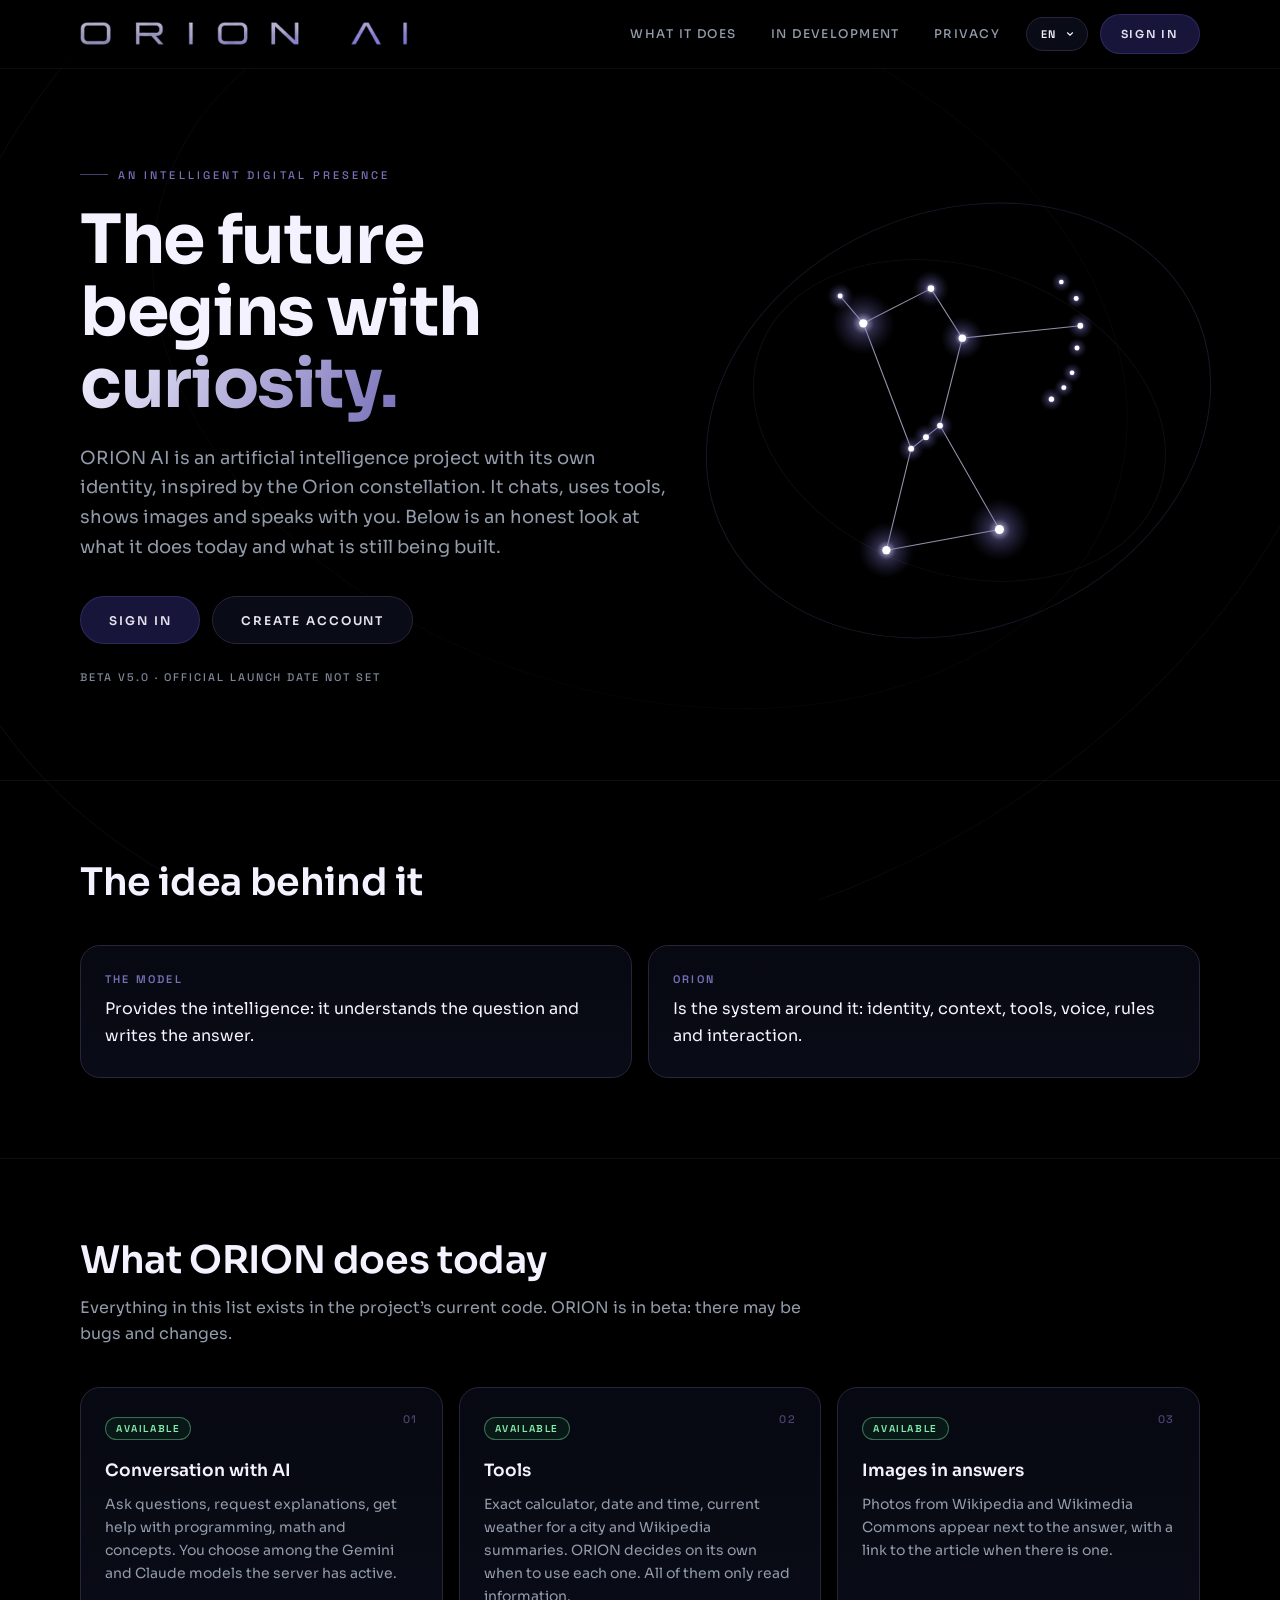
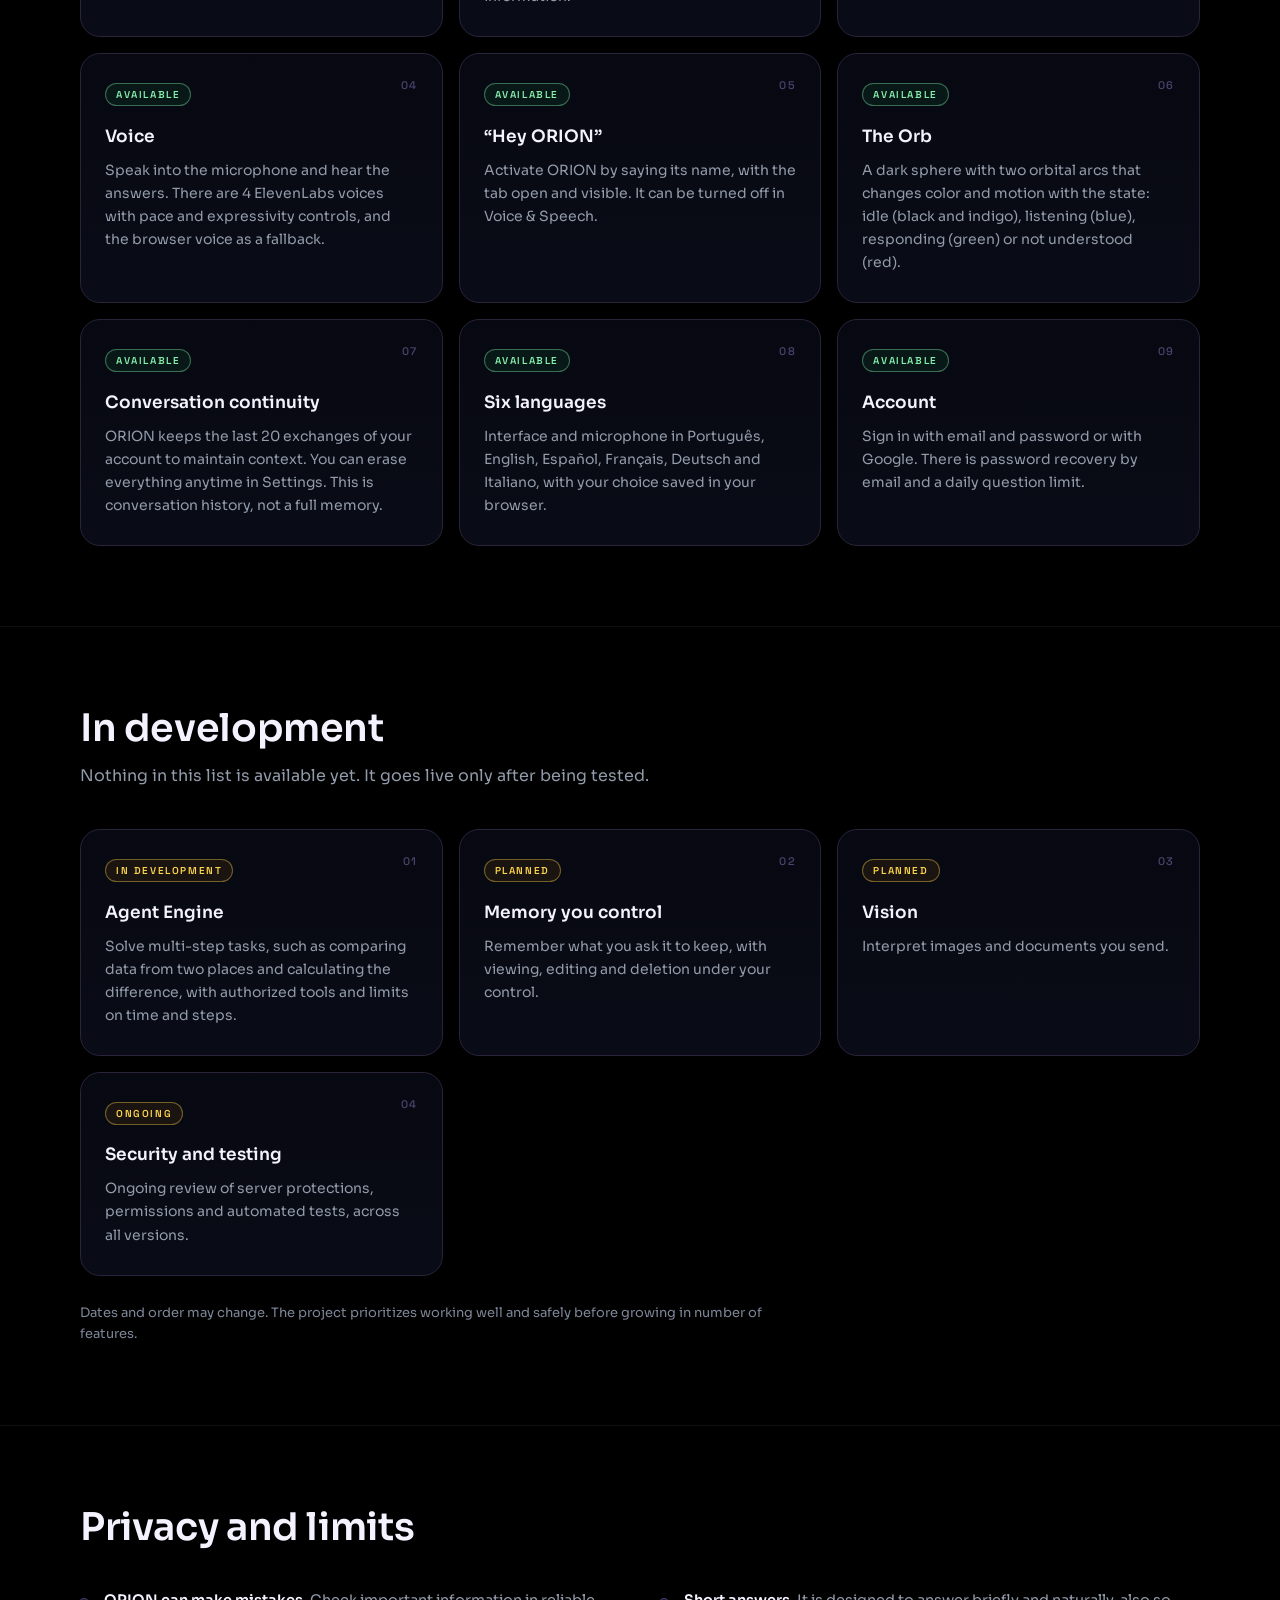
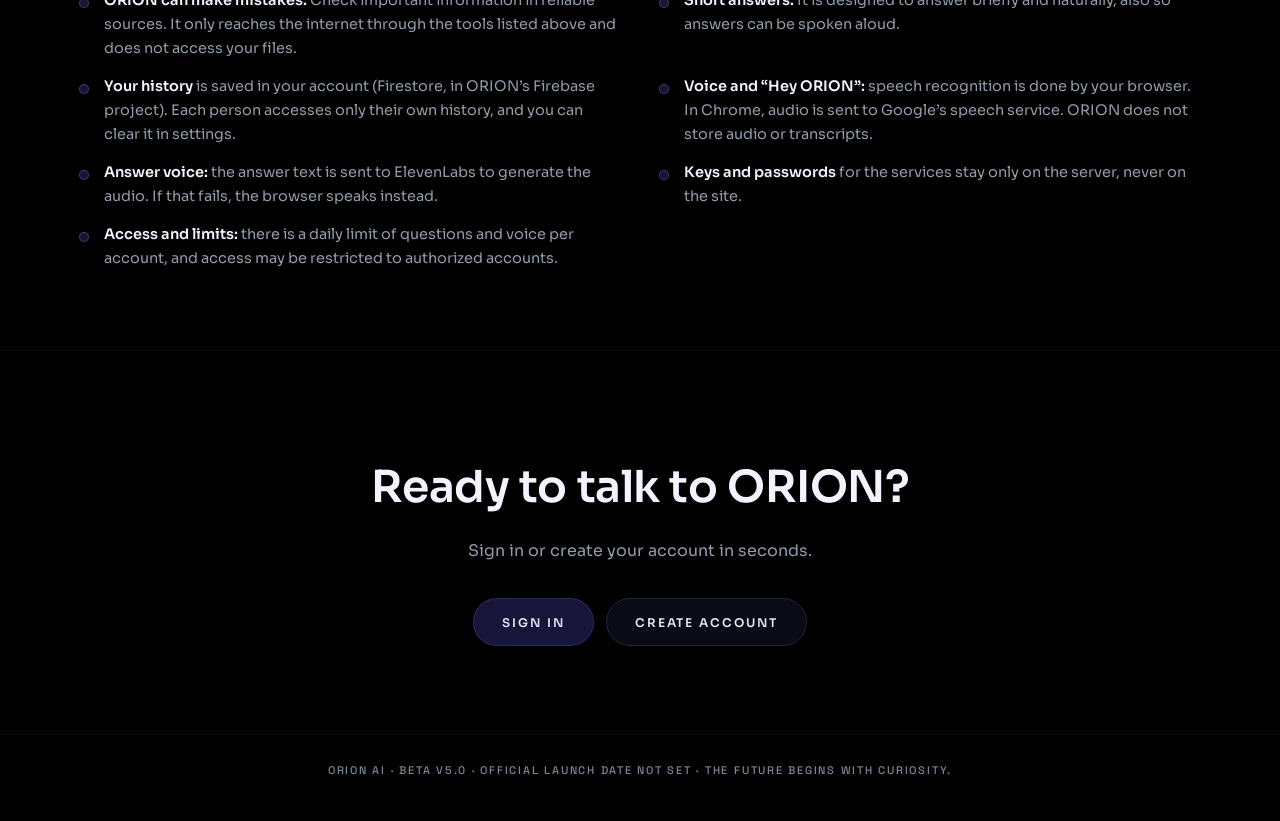
==== commit 5a961c48: "index.html" ====
--- a/index.html
+++ b/index.html
@@ -3,6 +3,22 @@
 <head>
 <meta charset="UTF-8">
 <script src="standby.js" data-mount></script>
+<script>
+/* V5.2.0 — quem entra no site JÁ LOGADO não vê esta página: fundo preto e a IA acende (pages/orion.html; ≥ 0,5 s de preto, depois a IA).
+   Quem não está logado vê esta página normal e o login. "orion_session" é só uma dica guardada por orion.html/login.html; a decisão
+   real é do Firebase (se a dica estiver velha, orion.html a apaga e volta para cá). Para ver esta página mesmo logado: index.html?inicio=1 */
+(function () {
+  try {
+    if (/[?&]inicio=1\b/.test(location.search)) return;
+    if (window.ORION_STANDBY && window.ORION_STANDBY.active()) return;
+    if (localStorage.getItem('orion_session') !== '1') return;
+    document.documentElement.style.background = '#000';
+    document.write('<style>body{visibility:hidden!important}</style>');
+    try { sessionStorage.setItem('orion_resume_t', String(Date.now())); } catch (_) {}
+    location.replace('pages/orion.html');
+  } catch (_) {}
+})();
+</script>
 <meta name="viewport" content="width=device-width, initial-scale=1.0">
 <meta name="theme-color" content="#000000">
 <meta name="description" content="ORION AI: uma presença digital inteligente. Conheça o que ele faz hoje e o que está em desenvolvimento.">
@@ -443,11 +459,11 @@
 A('fh', 'Ready to talk to ORION?', '¿Listo para hablar con ORION?', 'Prêt à discuter avec ORION ?', 'Bereit, mit ORION zu sprechen?', 'Pronto a parlare con ORION?');
 A('fp', 'Sign in or create your account in seconds.', 'Entra o crea tu cuenta en unos segundos.', 'Connectez-vous ou créez votre compte en quelques secondes.', 'Melde dich an oder erstelle in wenigen Sekunden dein Konto.', 'Accedi o crea il tuo account in pochi secondi.');
 A('foot',
-  'ORION AI · beta V5.2.0 · Official launch date not set · The future begins with curiosity.',
-  'ORION AI · beta V5.2.0 · Lanzamiento oficial sin fecha prevista · El futuro empieza con la curiosidad.',
-  'ORION AI · bêta V5.2.0 · Lancement officiel sans date prévue · L’avenir commence par la curiosité.',
-  'ORION AI · Beta V5.2.0 · Offizieller Start ohne festen Termin · Die Zukunft beginnt mit Neugier.',
-  'ORION AI · beta V5.2.0 · Lancio ufficiale senza data prevista · Il futuro inizia con la curiosità.');
+  'ORION AI · beta V5.0 · Official launch date not set · The future begins with curiosity.',
+  'ORION AI · beta V5.0 · Lanzamiento oficial sin fecha prevista · El futuro empieza con la curiosidad.',
+  'ORION AI · bêta V5.0 · Lancement officiel sans date prévue · L’avenir commence par la curiosité.',
+  'ORION AI · Beta V5.0 · Offizieller Start ohne festen Termin · Die Zukunft beginnt mit Neugier.',
+  'ORION AI · beta V5.0 · Lancio ufficiale senza data prevista · Il futuro inizia con la curiosità.');
 A('title', 'ORION AI — The future begins with curiosity', 'ORION AI — El futuro empieza con la curiosidad', 'ORION AI — L’avenir commence par la curiosité', 'ORION AI — Die Zukunft beginnt mit Neugier', 'ORION AI — Il futuro inizia con la curiosità');
 A('desc',
   'ORION AI: an intelligent digital presence. See what it does today and what is in development.',
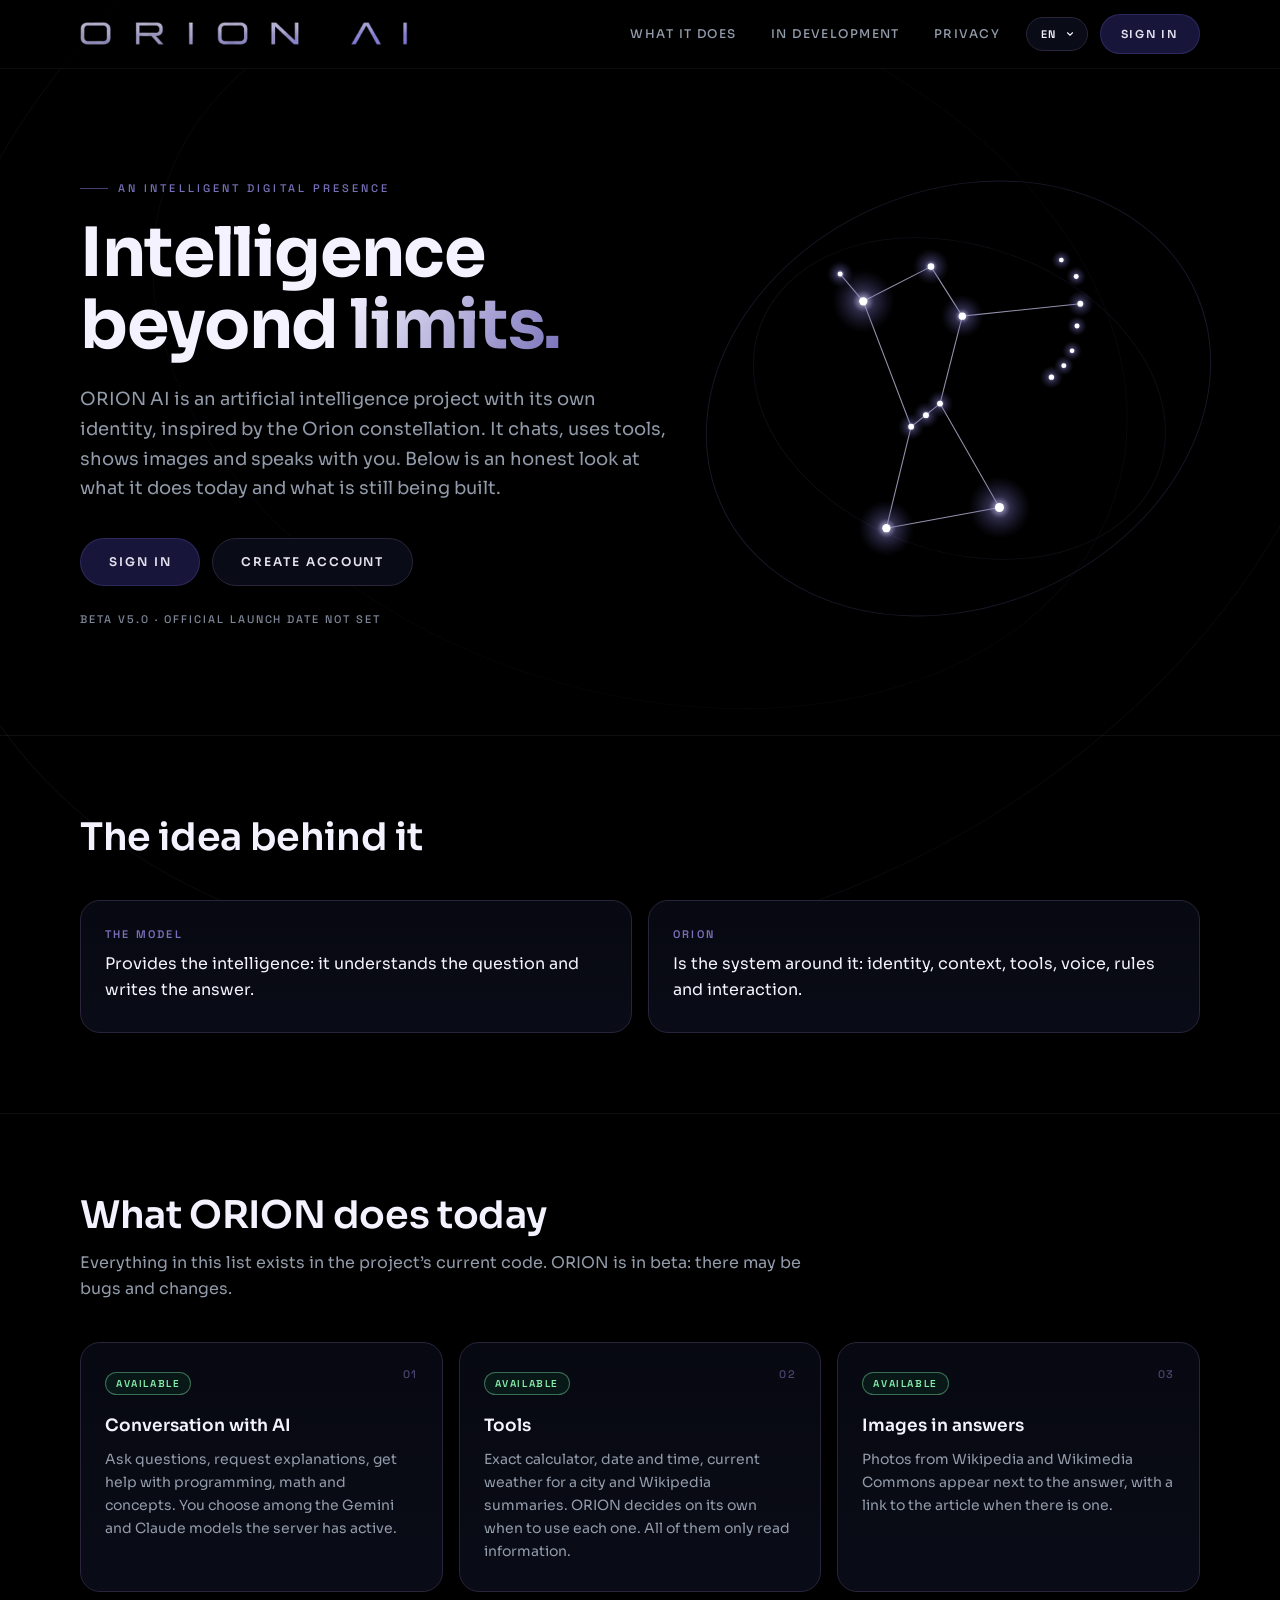
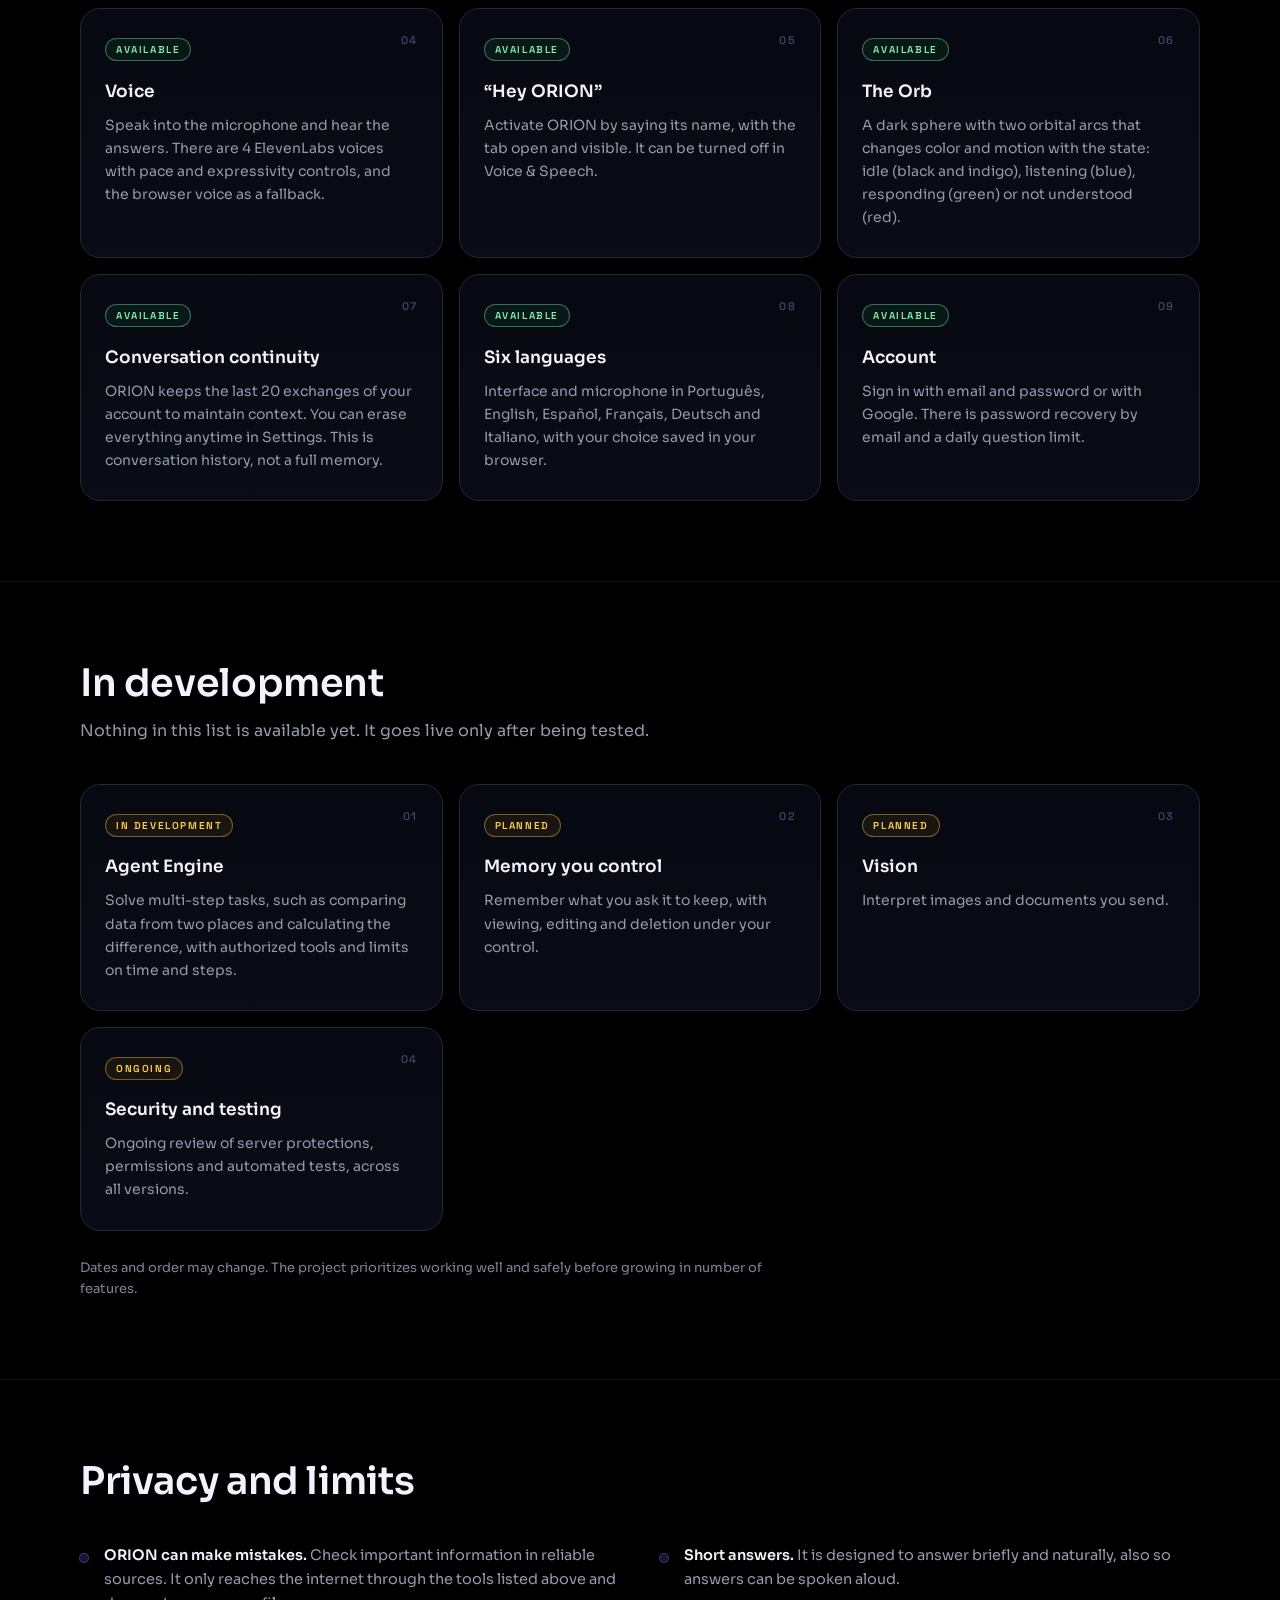
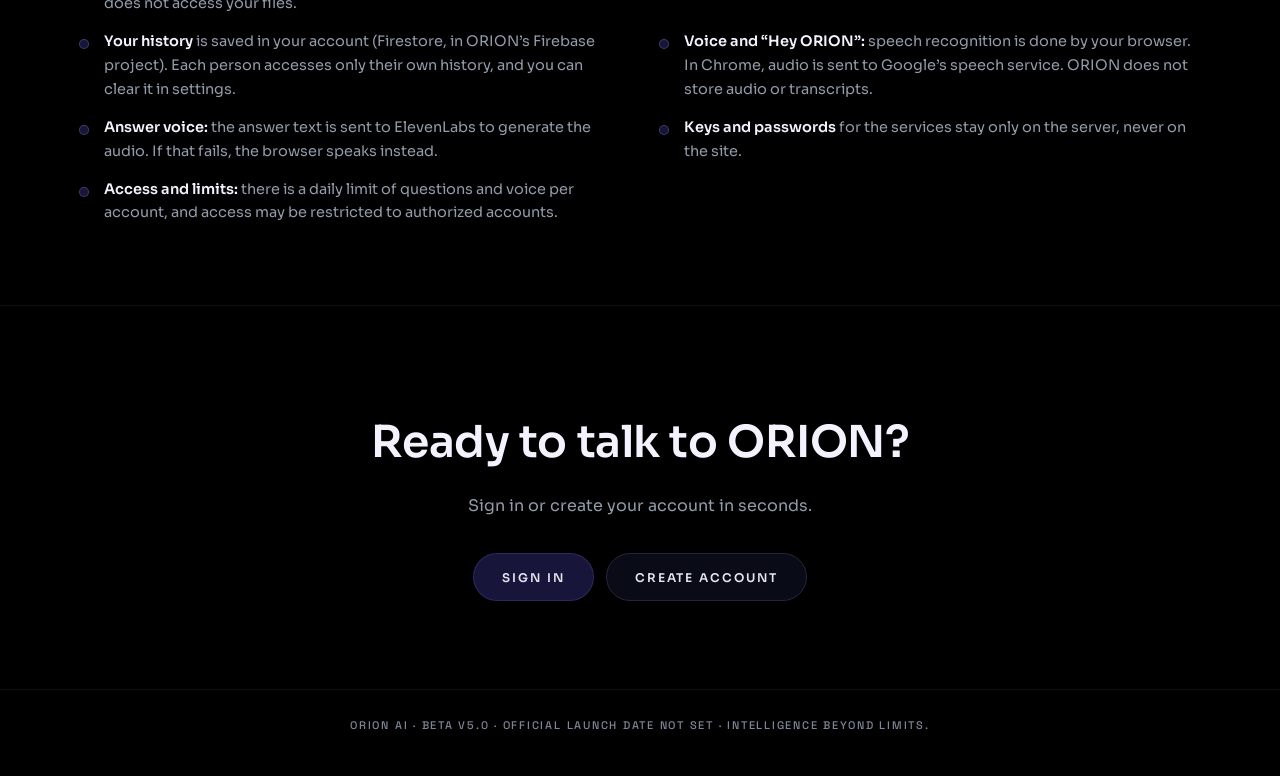
==== commit da134745: "index.html" ====
--- a/index.html
+++ b/index.html
@@ -1,28 +1,55 @@
 <!DOCTYPE html>
-<html lang="pt-BR">
+<html lang="en-US">
 <head>
 <meta charset="UTF-8">
 <script src="standby.js" data-mount></script>
 <script>
-/* V5.2.0 — quem entra no site JÁ LOGADO não vê esta página: fundo preto e a IA acende (pages/orion.html; ≥ 0,5 s de preto, depois a IA).
-   Quem não está logado vê esta página normal e o login. "orion_session" é só uma dica guardada por orion.html/login.html; a decisão
-   real é do Firebase (se a dica estiver velha, orion.html a apaga e volta para cá). Para ver esta página mesmo logado: index.html?inicio=1 */
+/* V5.2.0 — quem entra no site JÁ LOGADO na IA não vê esta página: fundo PRETO por 0,5 s e depois a IA (pages/orion.html), que aparece
+   assim que carrega. Quem não está logado vê esta página normal e o login. Como sabemos que a pessoa está logada:
+   1) "orion_session": dica guardada por orion.html e login.html (instantânea);  2) sem a dica, uma conferência rápida (somente leitura)
+   na sessão que o Firebase guarda no navegador. A decisão final é do Firebase: se a dica estiver velha, orion.html a apaga e volta para cá.
+   Para ver esta página mesmo logado: index.html?inicio=1 */
 (function () {
+  var HOLD = 500, t0 = Date.now(), started = false;
+  function enter() {
+    if (started) return; started = true;
+    document.documentElement.style.background = '#000';
+    var st = document.createElement('style'); st.textContent = 'body{visibility:hidden!important}'; (document.head || document.documentElement).appendChild(st);
+    var pf = document.createElement('link'); pf.rel = 'prefetch'; pf.href = 'pages/orion.html'; (document.head || document.documentElement).appendChild(pf);   // adianta a IA durante o preto
+    setTimeout(function () { location.replace('pages/orion.html'); }, Math.max(0, HOLD - (Date.now() - t0)));
+  }
+  function probe(cb) {
+    try {
+      if (!window.indexedDB || !indexedDB.databases) return cb(false);
+      indexedDB.databases().then(function (l) {
+        if (!l.some(function (d) { return d.name === 'firebaseLocalStorageDb'; })) return cb(false);
+        var rq = indexedDB.open('firebaseLocalStorageDb');
+        rq.onerror = function () { cb(false); };
+        rq.onupgradeneeded = function () { try { rq.transaction.abort(); } catch (_) {} };   // nunca cria nada
+        rq.onsuccess = function () {
+          var db = rq.result;
+          try {
+            if (!db.objectStoreNames.contains('firebaseLocalStorage')) { db.close(); return cb(false); }
+            var g = db.transaction('firebaseLocalStorage', 'readonly').objectStore('firebaseLocalStorage').getAllKeys();
+            g.onsuccess = function () { var ok = (g.result || []).some(function (k) { return String(k).indexOf('firebase:authUser:') === 0; }); db.close(); cb(ok); };
+            g.onerror = function () { db.close(); cb(false); };
+          } catch (_) { try { db.close(); } catch (__) {} cb(false); }
+        };
+      }).catch(function () { cb(false); });
+    } catch (_) { cb(false); }
+  }
   try {
     if (/[?&]inicio=1\b/.test(location.search)) return;
     if (window.ORION_STANDBY && window.ORION_STANDBY.active()) return;
-    if (localStorage.getItem('orion_session') !== '1') return;
-    document.documentElement.style.background = '#000';
-    document.write('<style>body{visibility:hidden!important}</style>');
-    try { sessionStorage.setItem('orion_resume_t', String(Date.now())); } catch (_) {}
-    location.replace('pages/orion.html');
+    if (localStorage.getItem('orion_session') === '1') return enter();
+    probe(function (logged) { if (logged) { try { localStorage.setItem('orion_session', '1'); } catch (_) {} t0 = Date.now(); enter(); } });
   } catch (_) {}
 })();
 </script>
 <meta name="viewport" content="width=device-width, initial-scale=1.0">
 <meta name="theme-color" content="#000000">
 <meta name="description" content="ORION AI: uma presença digital inteligente. Conheça o que ele faz hoje e o que está em desenvolvimento.">
-<title>ORION AI — O futuro começa com a curiosidade</title>
+<title>ORION AI — Inteligência além dos limites</title>
 <link rel="icon" href="favicon.png">
 <link rel="preconnect" href="https://fonts.googleapis.com">
 <link rel="preconnect" href="https://fonts.gstatic.com" crossorigin>
@@ -146,7 +173,7 @@
   <div class="wrap hero">
     <div>
       <p class="eyebrow" data-t="eyebrow">Uma presença digital inteligente</p>
-      <h1><span data-t="h1a">O futuro começa com a </span><span class="grad" data-t="h1b">curiosidade.</span></h1>
+      <h1><span data-t="h1a">Inteligência além dos </span><span class="grad" data-t="h1b">limites.</span></h1>
       <p class="lead" data-t="lead">O ORION AI é um projeto de inteligência artificial com identidade própria, inspirado na constelação de Órion. Ela conversa, usa ferramentas, mostra imagens e fala com você. Abaixo está, com honestidade, o que ele faz hoje e o que ainda está sendo construído.</p>
       <div class="cta">
         <a class="btn" href="login.html" data-t="in">Entrar</a>
@@ -266,7 +293,7 @@
   </section>
 </main>
 
-<footer data-t="foot">ORION AI · beta V5.2.0 · Lançamento oficial sem data prevista · O futuro começa com a curiosidade.</footer>
+<footer data-t="foot">ORION AI · beta V5.2.0 · Lançamento oficial sem data prevista · Inteligência além dos limites.</footer>
 
 <script>
 /* Idioma da landing: o texto em português é o padrão do HTML; aqui ficam English, Español, Français, Deutsch e Italiano.
@@ -282,8 +309,8 @@
 A('in', 'Sign in', 'Entrar', 'Se connecter', 'Anmelden', 'Accedi');
 A('up', 'Create account', 'Crear cuenta', 'Créer un compte', 'Konto erstellen', 'Crea account');
 A('eyebrow', 'An intelligent digital presence', 'Una presencia digital inteligente', 'Une présence numérique intelligente', 'Eine intelligente digitale Präsenz', 'Una presenza digitale intelligente');
-A('h1a', 'The future begins with ', 'El futuro empieza con la ', 'L’avenir commence par la ', 'Die Zukunft beginnt mit ', 'Il futuro inizia con la ');
-A('h1b', 'curiosity.', 'curiosidad.', 'curiosité.', 'Neugier.', 'curiosità.');
+A('h1a', 'Intelligence beyond ', 'Inteligencia más allá de los ', 'L’intelligence au-delà des ', 'Intelligenz jenseits der ', 'Intelligenza oltre i ');
+A('h1b', 'limits.', 'límites.', 'limites.', 'Grenzen.', 'limiti.');
 A('lead',
   'ORION AI is an artificial intelligence project with its own identity, inspired by the Orion constellation. It chats, uses tools, shows images and speaks with you. Below is an honest look at what it does today and what is still being built.',
   'ORION AI es un proyecto de inteligencia artificial con identidad propia, inspirado en la constelación de Orión. Conversa, usa herramientas, muestra imágenes y habla contigo. Abajo tienes, con honestidad, lo que hace hoy y lo que aún se está construyendo.',
@@ -459,12 +486,12 @@
 A('fh', 'Ready to talk to ORION?', '¿Listo para hablar con ORION?', 'Prêt à discuter avec ORION ?', 'Bereit, mit ORION zu sprechen?', 'Pronto a parlare con ORION?');
 A('fp', 'Sign in or create your account in seconds.', 'Entra o crea tu cuenta en unos segundos.', 'Connectez-vous ou créez votre compte en quelques secondes.', 'Melde dich an oder erstelle in wenigen Sekunden dein Konto.', 'Accedi o crea il tuo account in pochi secondi.');
 A('foot',
-  'ORION AI · beta V5.0 · Official launch date not set · The future begins with curiosity.',
-  'ORION AI · beta V5.0 · Lanzamiento oficial sin fecha prevista · El futuro empieza con la curiosidad.',
-  'ORION AI · bêta V5.0 · Lancement officiel sans date prévue · L’avenir commence par la curiosité.',
-  'ORION AI · Beta V5.0 · Offizieller Start ohne festen Termin · Die Zukunft beginnt mit Neugier.',
-  'ORION AI · beta V5.0 · Lancio ufficiale senza data prevista · Il futuro inizia con la curiosità.');
-A('title', 'ORION AI — The future begins with curiosity', 'ORION AI — El futuro empieza con la curiosidad', 'ORION AI — L’avenir commence par la curiosité', 'ORION AI — Die Zukunft beginnt mit Neugier', 'ORION AI — Il futuro inizia con la curiosità');
+  'ORION AI · beta V5.0 · Official launch date not set · Intelligence beyond limits.',
+  'ORION AI · beta V5.0 · Lanzamiento oficial sin fecha prevista · Inteligencia más allá de los límites.',
+  'ORION AI · bêta V5.0 · Lancement officiel sans date prévue · L’intelligence au-delà des limites.',
+  'ORION AI · Beta V5.0 · Offizieller Start ohne festen Termin · Intelligenz jenseits der Grenzen.',
+  'ORION AI · beta V5.0 · Lancio ufficiale senza data prevista · Intelligenza oltre i limiti.');
+A('title', 'ORION AI — Intelligence beyond limits', 'ORION AI — Inteligencia más allá de los límites', 'ORION AI — L’intelligence au-delà des limites', 'ORION AI — Intelligenz jenseits der Grenzen', 'ORION AI — Intelligenza oltre i limiti');
 A('desc',
   'ORION AI: an intelligent digital presence. See what it does today and what is in development.',
   'ORION AI: una presencia digital inteligente. Descubre lo que hace hoy y lo que está en desarrollo.',
@@ -509,7 +536,7 @@
 });
 document.addEventListener('pointerdown', e => { if (!langList.hidden && !e.target.closest('#langMenu')) closeLang(false); });
 const saved = read().ui, nav2 = ((navigator.language || '').slice(0, 2) || '').toLowerCase();
-setLang(LANGS.includes(saved) ? saved : (LANGS.includes(nav2) ? nav2 : 'pt'), true);
+setLang(LANGS.includes(saved) ? saved : 'en', true);   // idioma oficial: inglês (EUA); a escolha da pessoa fica salva
 </script>
 
 </body>
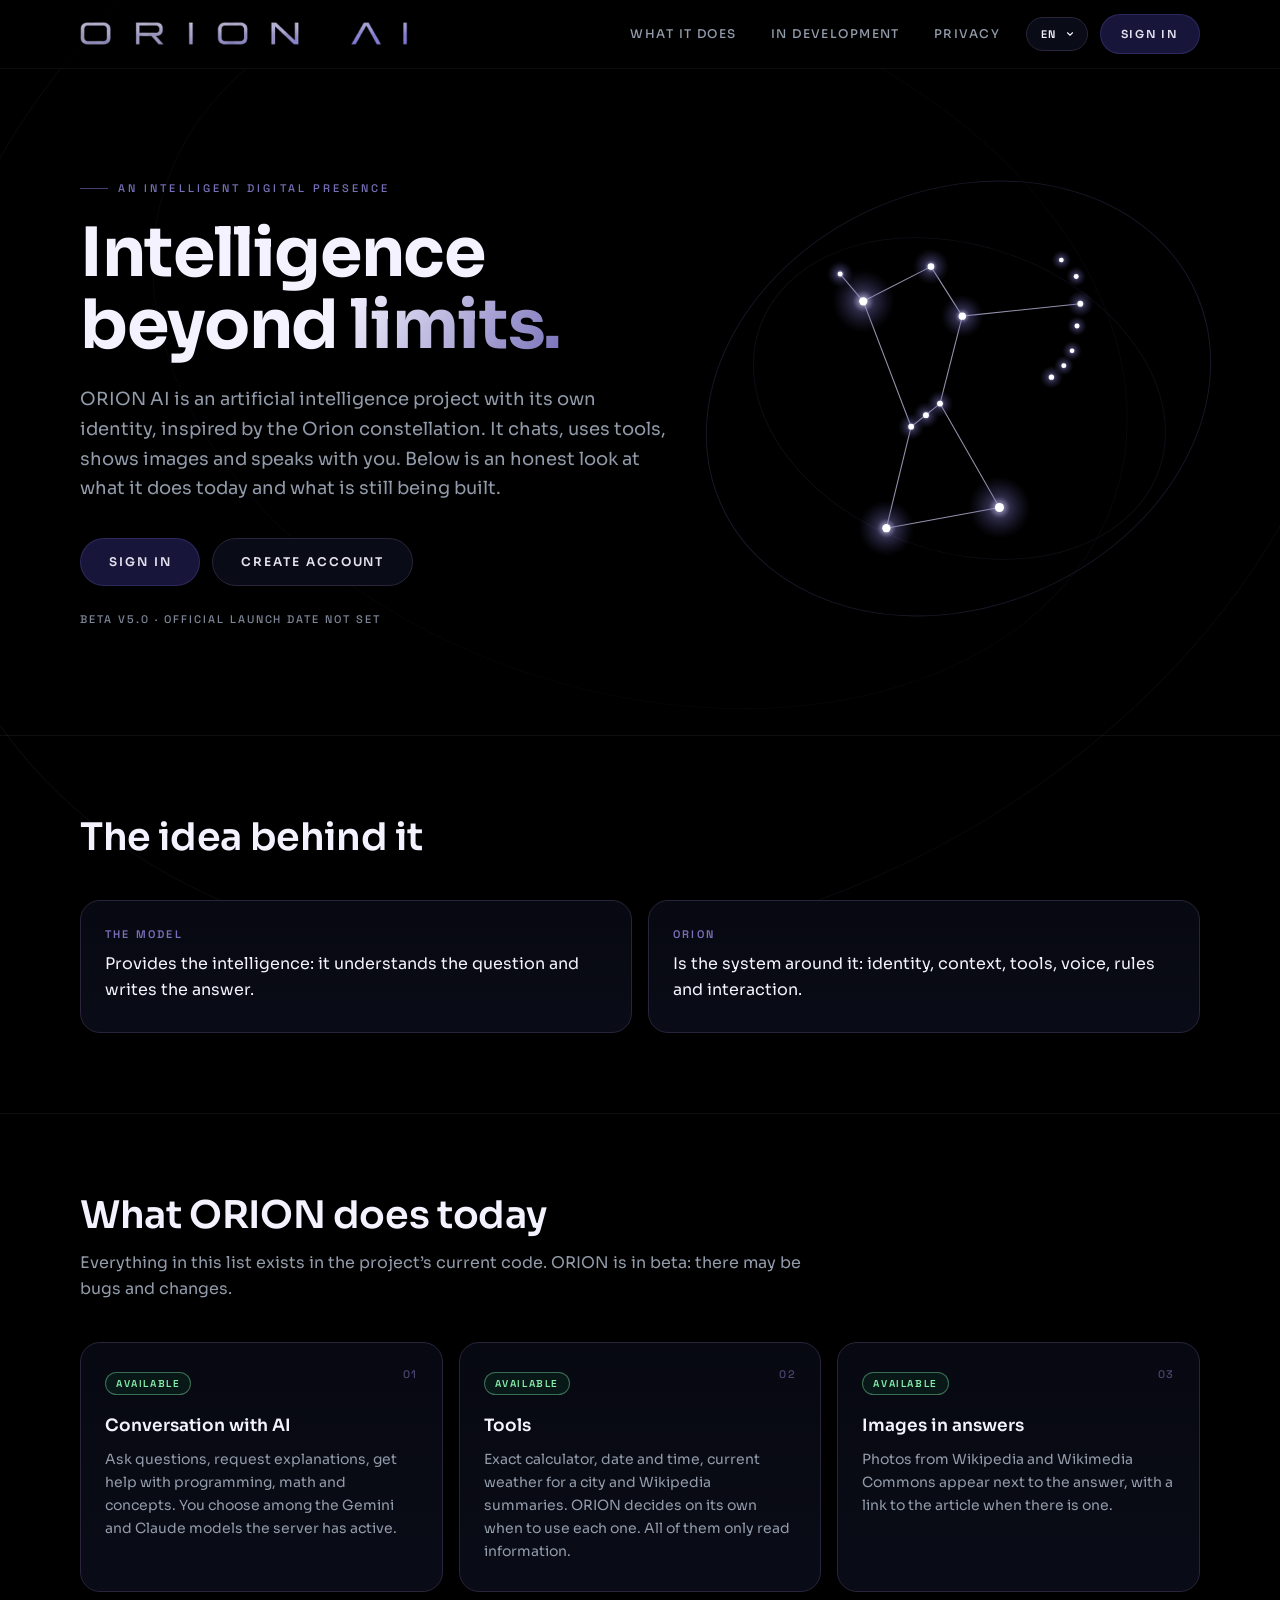
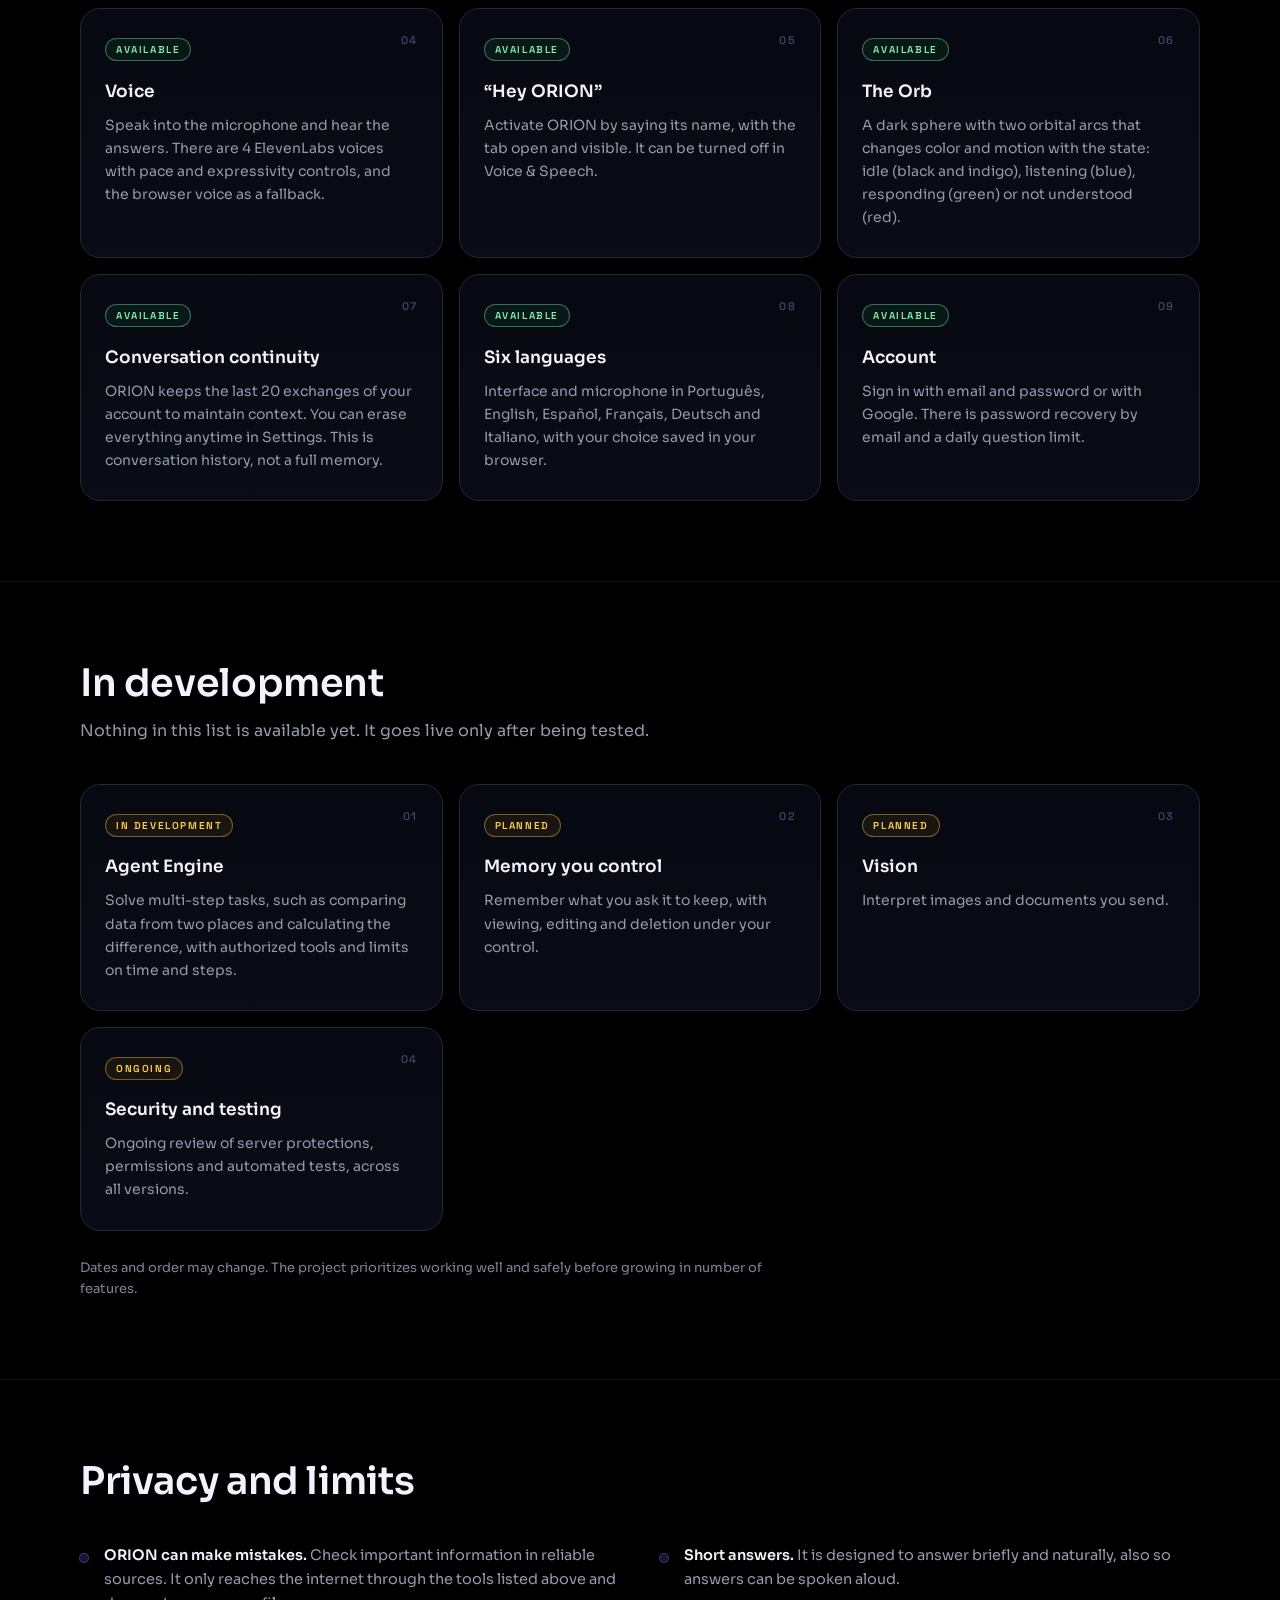
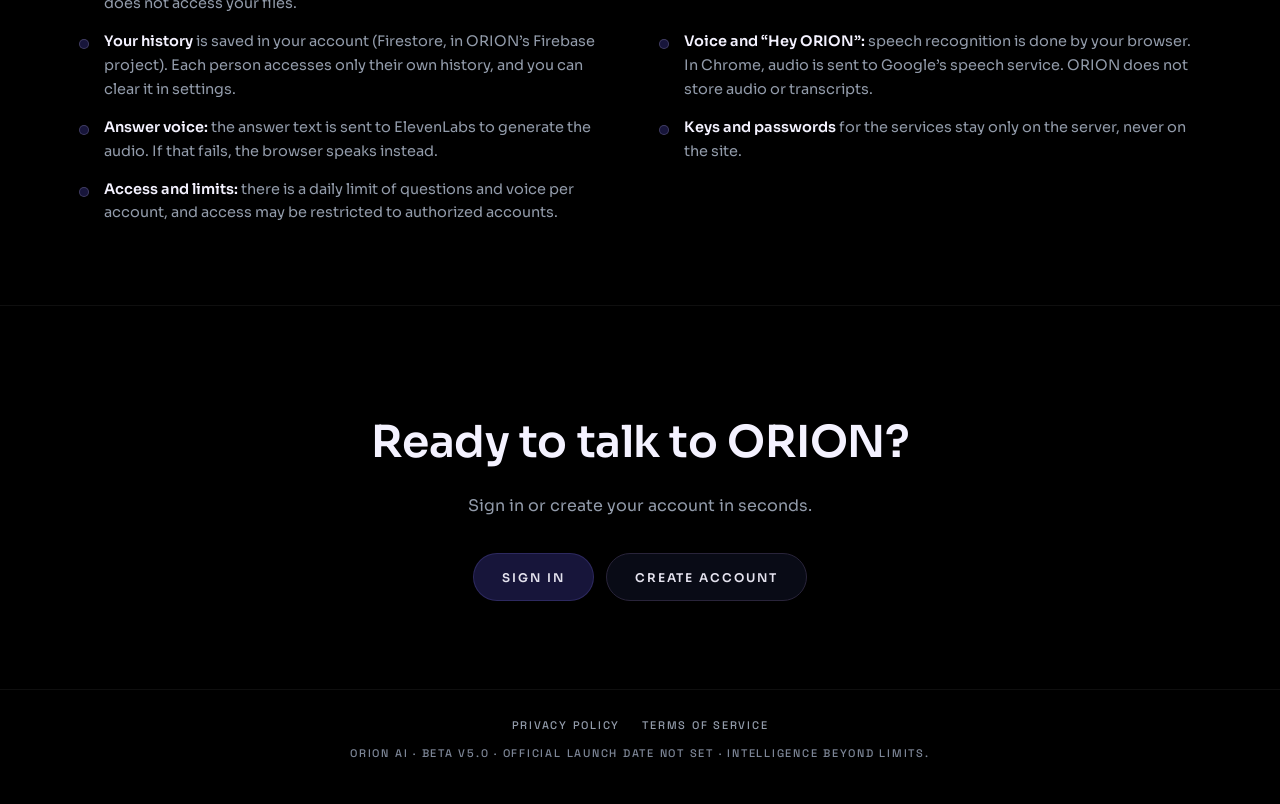
==== commit a0ea1953: "index.html" ====
--- a/index.html
+++ b/index.html
@@ -143,6 +143,10 @@
 .final .cta{justify-content:center;}
 footer{border-top:1px solid rgba(255,255,255,.06);padding:28px 0 44px;text-align:center;font:500 11px var(--mono);letter-spacing:.16em;text-transform:uppercase;color:var(--faint);}
 @media (prefers-reduced-motion:reduce){body{animation:none;}.sky .star{animation:none;}html{scroll-behavior:auto;}.btn,.lang-btn,.lang-list li,.card{transition:none;}}
+footer .legal{display:flex;justify-content:center;flex-wrap:wrap;gap:6px 22px;margin-bottom:14px;}
+footer .legal a{color:var(--muted);text-decoration:none;transition:color .2s ease;}
+footer .legal a:hover{color:#fff;}
+footer span{display:block;}
 </style>
 </head>
 <body>
@@ -293,7 +297,10 @@
   </section>
 </main>
 
-<footer data-t="foot">ORION AI · beta V5.2.0 · Lançamento oficial sem data prevista · Inteligência além dos limites.</footer>
+<footer>
+  <nav class="legal" aria-label="Legal"><a href="privacy.html" data-t="lg1">Política de Privacidade</a><a href="terms.html" data-t="lg2">Termos de Serviço</a></nav>
+  <span data-t="foot">ORION AI · beta V5.2.0 · Lançamento oficial sem data prevista · Inteligência além dos limites.</span>
+</footer>
 
 <script>
 /* Idioma da landing: o texto em português é o padrão do HTML; aqui ficam English, Español, Français, Deutsch e Italiano.
@@ -485,6 +492,8 @@
   ' c’è un limite giornaliero di domande e di voce per account, e l’accesso può essere limitato agli account autorizzati.');
 A('fh', 'Ready to talk to ORION?', '¿Listo para hablar con ORION?', 'Prêt à discuter avec ORION ?', 'Bereit, mit ORION zu sprechen?', 'Pronto a parlare con ORION?');
 A('fp', 'Sign in or create your account in seconds.', 'Entra o crea tu cuenta en unos segundos.', 'Connectez-vous ou créez votre compte en quelques secondes.', 'Melde dich an oder erstelle in wenigen Sekunden dein Konto.', 'Accedi o crea il tuo account in pochi secondi.');
+A('lg1', 'Privacy Policy', 'Política de Privacidad', 'Politique de confidentialité', 'Datenschutzerklärung', 'Informativa sulla privacy');
+A('lg2', 'Terms of Service', 'Términos de Servicio', 'Conditions d’utilisation', 'Nutzungsbedingungen', 'Termini di Servizio');
 A('foot',
   'ORION AI · beta V5.0 · Official launch date not set · Intelligence beyond limits.',
   'ORION AI · beta V5.0 · Lanzamiento oficial sin fecha prevista · Inteligencia más allá de los límites.',
@@ -501,7 +510,7 @@
 
 const KEY = 'orion_settings';
 const read = () => { try { return JSON.parse(localStorage.getItem(KEY)) || {}; } catch (_) { return {}; } };
-const save = l => { try { const s = read(); s.ui = l; if (s.v !== 2 && s.v !== 3) s.v = 3; localStorage.setItem(KEY, JSON.stringify(s)); } catch (_) {} };
+const save = l => { try { const s = read(); s.ui = l; s.v = 4; localStorage.setItem(KEY, JSON.stringify(s)); } catch (_) {} };
 const PT_TITLE = document.title, metaDesc = document.querySelector('meta[name="description"]'), PT_DESC = metaDesc.content;
 const tr = (l, k) => (TR[l] && TR[l][k]) || TR.en[k];
 
@@ -536,7 +545,7 @@
 });
 document.addEventListener('pointerdown', e => { if (!langList.hidden && !e.target.closest('#langMenu')) closeLang(false); });
 const saved = read().ui, nav2 = ((navigator.language || '').slice(0, 2) || '').toLowerCase();
-setLang(LANGS.includes(saved) ? saved : 'en', true);   // idioma oficial: inglês (EUA); a escolha da pessoa fica salva
+setLang(LANGS.includes(saved) && read().v === 4 ? saved : 'en', true);   /* V5.5.0: escolhas antigas voltam ao inglês uma vez; as novas (v4) valem */   // idioma oficial: inglês (EUA); a escolha da pessoa fica salva
 </script>
 
 </body>
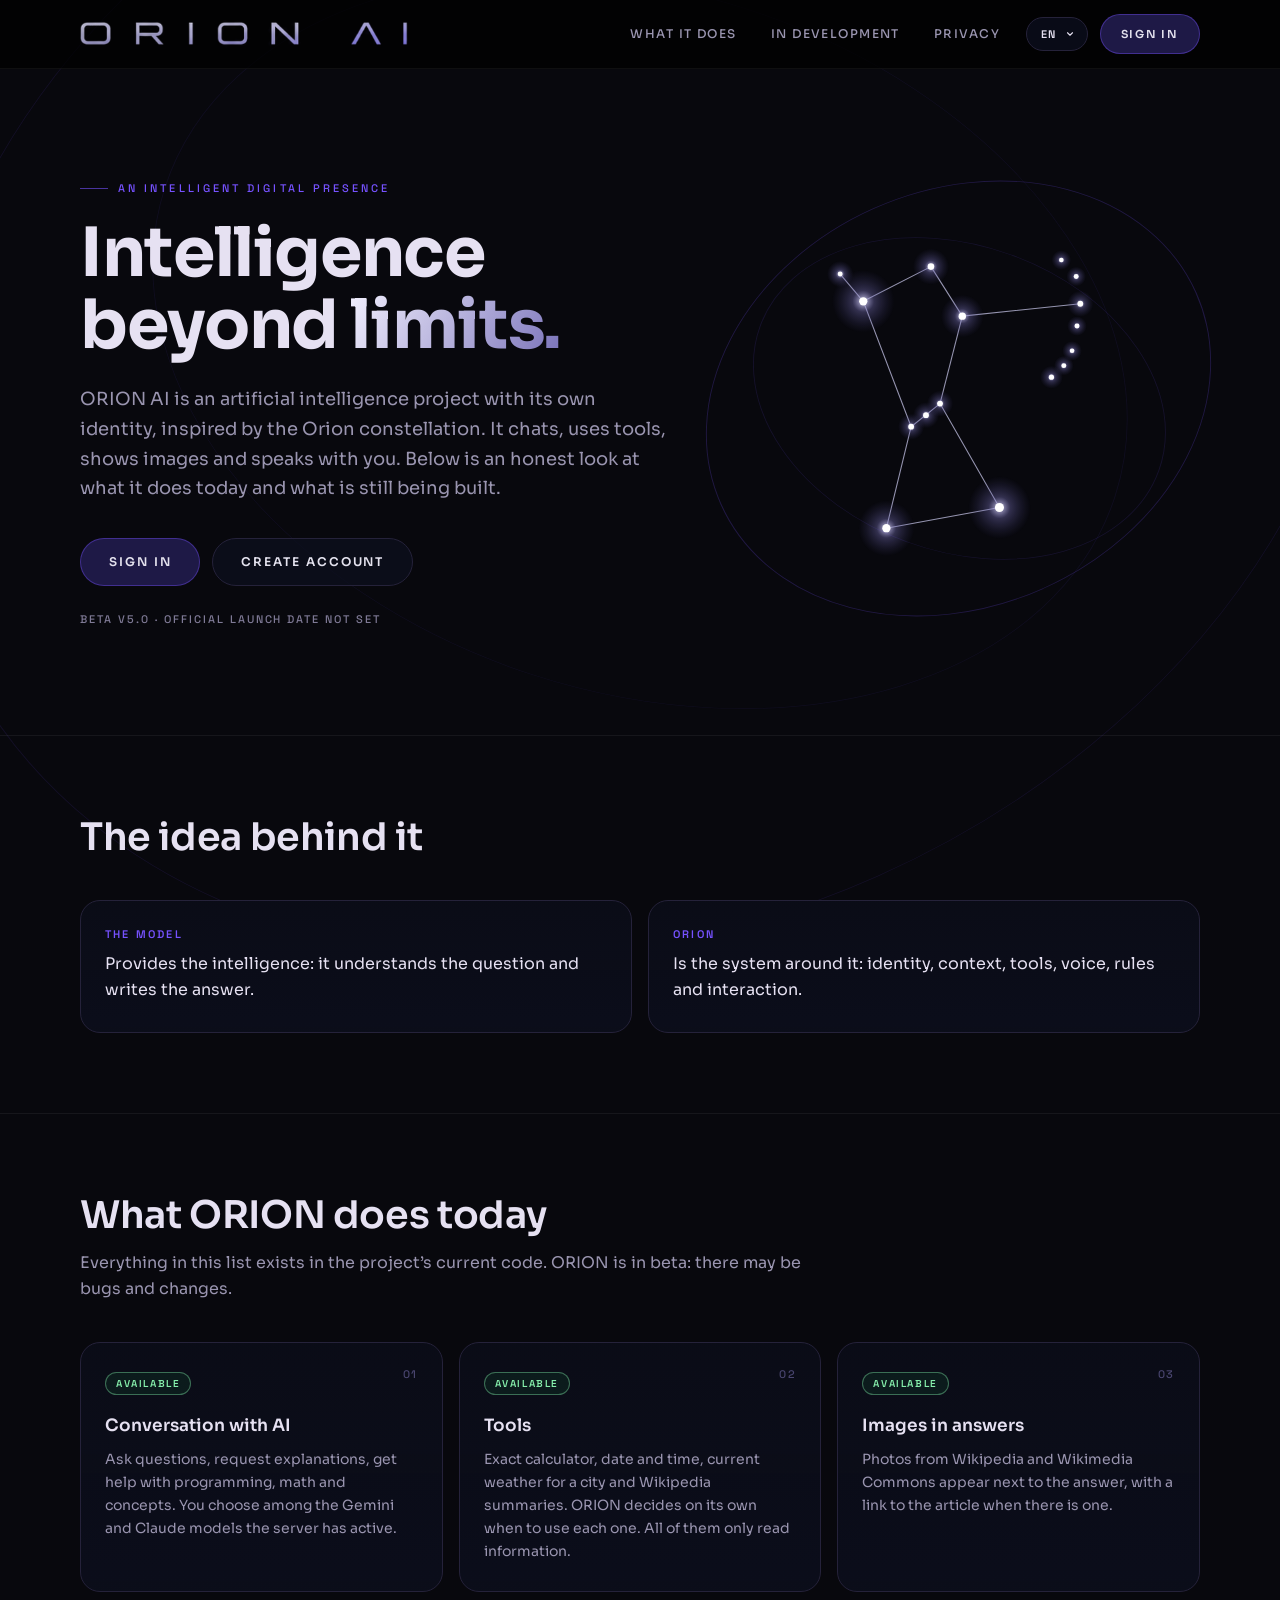
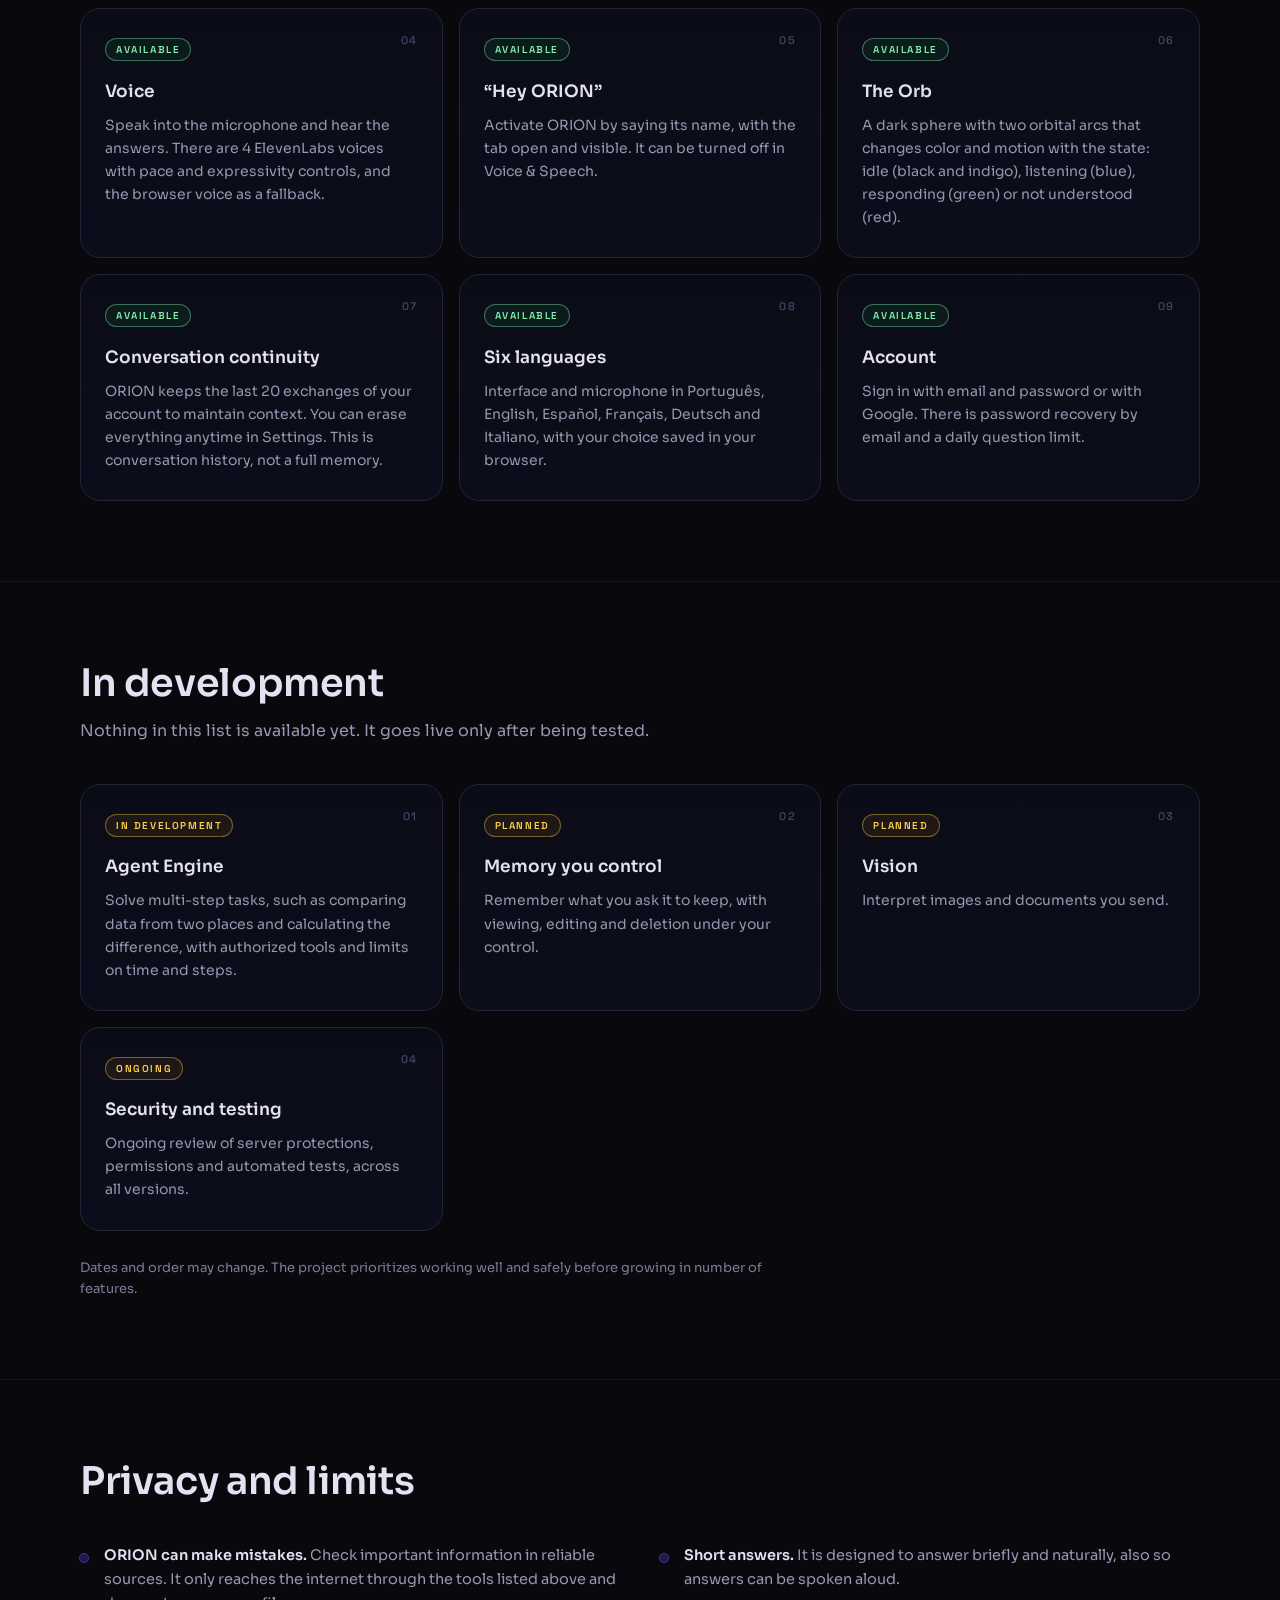
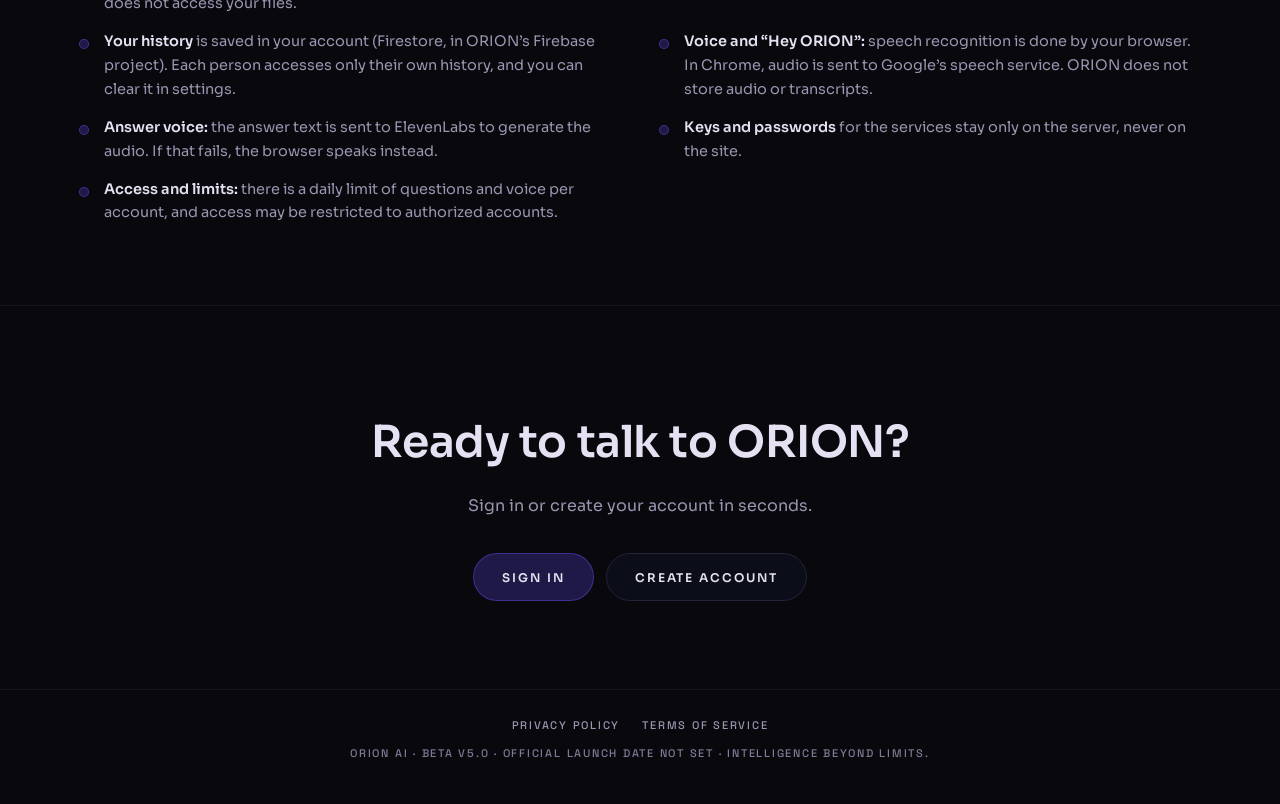
==== commit 3ddc0c29: "index.html" ====
--- a/index.html
+++ b/index.html
@@ -58,15 +58,15 @@
 *,*::before,*::after{margin:0;padding:0;box-sizing:border-box;}
 /* V5.0: botões em índigo mais escuro (--active / --active-hover). Logo, wordmark e standby não mudam. */
 :root{--font:'Sora',-apple-system,'Helvetica Neue',sans-serif;--mono:'Space Grotesk','Inter',sans-serif;
-  --bg:#000000;--surface:#0D1020;--blue-dark:#080912;--active:#17153A;--active-hover:#1F1D4A;--line:#29243A;--accent:#7770B8;--accent-soft:#A9A6C9;
-  --text:#F4F2FF;--muted:#929BAA;--faint:#7D8697;--ok:#86efac;--soon:#fcd34d;--r:20px;}
+  --bg:#08080D;--surface:#111019;--blue-dark:#0B0A12;--active:#1E1946;--active-hover:#28205C;--line:#25223A;--accent:#7652FF;--accent-soft:#A592FF;
+  --text:#E6E1F2;--muted:#9A95B0;--faint:#7F7A96;--ok:#86efac;--soon:#fcd34d;--r:20px;}
 html{scroll-behavior:smooth;scroll-padding-top:84px;}
 body{background:var(--bg);color:var(--text);font-family:var(--font);-webkit-font-smoothing:antialiased;line-height:1.65;overflow-x:hidden;animation:pageIn .45s ease both;}
 @keyframes pageIn{from{opacity:0;}to{opacity:1;}}
 .bg-arcs{position:fixed;inset:0;z-index:0;pointer-events:none;overflow:hidden;}
-.bg-arcs::before,.bg-arcs::after{content:"";position:absolute;left:50%;top:38%;border:1px solid rgba(119,112,184,.10);border-radius:50%;transform:translate(-50%,-50%) rotate(-24deg) scaleY(.78);}
+.bg-arcs::before,.bg-arcs::after{content:"";position:absolute;left:50%;top:38%;border:1px solid rgba(118,82,255,.10);border-radius:50%;transform:translate(-50%,-50%) rotate(-24deg) scaleY(.78);}
 .bg-arcs::before{width:min(1500px,150vw);height:min(1500px,150vw);}
-.bg-arcs::after{width:min(1000px,100vw);height:min(1000px,100vw);border-color:rgba(119,112,184,.07);transform:translate(-50%,-50%) rotate(18deg) scaleY(.7);}
+.bg-arcs::after{width:min(1000px,100vw);height:min(1000px,100vw);border-color:rgba(118,82,255,.07);transform:translate(-50%,-50%) rotate(18deg) scaleY(.7);}
 main,.topbar,footer{position:relative;z-index:1;}
 a{color:inherit;}
 .wrap{width:min(1120px,100% - 40px);margin:0 auto;}
@@ -79,7 +79,7 @@
 @media (max-width:760px){.nav a.txt{display:none;}.top img{height:24px;}}
 .lang{position:relative;margin:0 6px;}
 .lang-btn{display:flex;align-items:center;gap:8px;height:34px;padding:0 12px 0 14px;border-radius:999px;border:1px solid var(--line);background:rgba(13,16,32,.7);color:var(--text);font:600 11px var(--mono);letter-spacing:.12em;cursor:pointer;transition:border-color .2s ease,background .2s ease;}
-.lang-btn:hover{border-color:rgba(78,72,150,.5);background:var(--blue-dark);}
+.lang-btn:hover{border-color:rgba(118,82,255,.5);background:var(--blue-dark);}
 .lang-btn svg{width:10px;height:10px;transition:transform .2s ease;}
 .lang-btn[aria-expanded="true"] svg{transform:rotate(180deg);}
 .lang-list{position:absolute;right:0;top:calc(100% + 8px);min-width:176px;margin:0;padding:6px;list-style:none;border:1px solid var(--line);border-radius:16px;background:rgba(8,9,18,.97);backdrop-filter:blur(12px);-webkit-backdrop-filter:blur(12px);box-shadow:0 18px 50px rgba(0,0,0,.6);z-index:30;}
@@ -89,11 +89,11 @@
 .lang-list li[aria-selected="true"]{background:var(--active);color:#fff;}
 .lang-list li:focus-visible{outline:2px solid var(--accent);outline-offset:-2px;}
 .lang button:focus-visible,.btn:focus-visible,a:focus-visible{outline:2px solid var(--accent);outline-offset:3px;}
-.btn{display:inline-flex;align-items:center;justify-content:center;height:48px;padding:0 28px;border-radius:999px;text-decoration:none;font:600 12px var(--font);letter-spacing:.16em;text-transform:uppercase;color:#E4E2EE;background:var(--active);border:1px solid rgba(78,72,150,.4);transition:background .2s ease,border-color .2s ease,transform .2s ease;}
-.btn:hover{background:var(--active-hover);border-color:rgba(78,72,150,.65);transform:translateY(-1px);}
+.btn{display:inline-flex;align-items:center;justify-content:center;height:48px;padding:0 28px;border-radius:999px;text-decoration:none;font:600 12px var(--font);letter-spacing:.16em;text-transform:uppercase;color:#E4E2EE;background:var(--active);border:1px solid rgba(118,82,255,.4);transition:background .2s ease,border-color .2s ease,transform .2s ease;}
+.btn:hover{background:var(--active-hover);border-color:rgba(118,82,255,.65);transform:translateY(-1px);}
 .btn:active{background:#0C0D1C;transform:none;}
 .btn.ghost{background:rgba(13,16,32,.7);border-color:var(--line);}
-.btn.ghost:hover{background:var(--blue-dark);border-color:rgba(78,72,150,.5);}
+.btn.ghost:hover{background:var(--blue-dark);border-color:rgba(118,82,255,.5);}
 .btn.small{height:40px;padding:0 20px;font-size:11px;}
 .hero{display:grid;grid-template-columns:1.1fr .9fr;gap:48px;align-items:center;padding:88px 0 96px;}
 .eyebrow{display:inline-flex;align-items:center;gap:10px;font:500 11px var(--mono);letter-spacing:.28em;text-transform:uppercase;color:var(--accent);margin-bottom:22px;}
@@ -104,8 +104,8 @@
 .cta{margin-top:34px;display:flex;flex-wrap:wrap;gap:12px;}
 .version{margin-top:26px;font:500 11px var(--mono);letter-spacing:.18em;text-transform:uppercase;color:var(--faint);}
 .sky{position:relative;display:flex;justify-content:center;align-items:center;aspect-ratio:1;}
-.sky::before,.sky::after{content:"";position:absolute;inset:-4%;border:1px solid rgba(119,112,184,.22);border-radius:50%;transform:rotate(-24deg) scaleY(.8);}
-.sky::after{inset:6%;border-color:rgba(119,112,184,.12);transform:rotate(20deg) scaleY(.72);}
+.sky::before,.sky::after{content:"";position:absolute;inset:-4%;border:1px solid rgba(118,82,255,.22);border-radius:50%;transform:rotate(-24deg) scaleY(.8);}
+.sky::after{inset:6%;border-color:rgba(118,82,255,.12);transform:rotate(20deg) scaleY(.72);}
 .sky svg{position:relative;width:min(340px,76vw);height:auto;overflow:visible;}
 .sky line{stroke:rgba(210,208,245,.7);stroke-width:1.3;stroke-linecap:round;}
 .sky .core{fill:#fff;}.sky .glow{fill:url(#glow);}
@@ -121,7 +121,7 @@
 .card{position:relative;background:linear-gradient(180deg,rgba(13,16,32,.55),rgba(13,16,32,.7));border:1px solid var(--line);border-radius:var(--r);padding:26px 24px 28px;transition:border-color .25s ease,transform .25s ease;}
 .grid .card{counter-increment:c;}
 .grid .card::after{content:counter(c,decimal-leading-zero);position:absolute;top:24px;right:24px;font:500 11px var(--mono);letter-spacing:.14em;color:#4a4670;}
-.grid .card:hover{border-color:rgba(119,112,184,.4);transform:translateY(-2px);}
+.grid .card:hover{border-color:rgba(118,82,255,.4);transform:translateY(-2px);}
 .card h3{font-size:17px;font-weight:600;margin:16px 0 8px;}
 .card p{font-size:14px;color:var(--muted);}
 .badge{display:inline-block;font:600 10px var(--mono);letter-spacing:.16em;text-transform:uppercase;padding:4px 10px;border-radius:999px;border:1px solid;}
@@ -135,7 +135,7 @@
 .list{list-style:none;display:grid;grid-template-columns:1fr 1fr;gap:14px 40px;}
 @media (max-width:820px){.list{grid-template-columns:1fr;}}
 .list li{position:relative;padding:0 0 0 24px;font-size:14.5px;color:var(--muted);}
-.list li::before{content:"";position:absolute;left:0;top:.7em;width:8px;height:8px;border-radius:50%;background:var(--active);box-shadow:0 0 0 1px rgba(119,112,184,.55);}
+.list li::before{content:"";position:absolute;left:0;top:.7em;width:8px;height:8px;border-radius:50%;background:var(--active);box-shadow:0 0 0 1px rgba(118,82,255,.55);}
 .list b{color:var(--text);font-weight:600;}
 .final{text-align:center;padding:100px 0 88px;}
 .final h2{font-size:clamp(28px,4.6vw,44px);font-weight:600;letter-spacing:-.01em;}
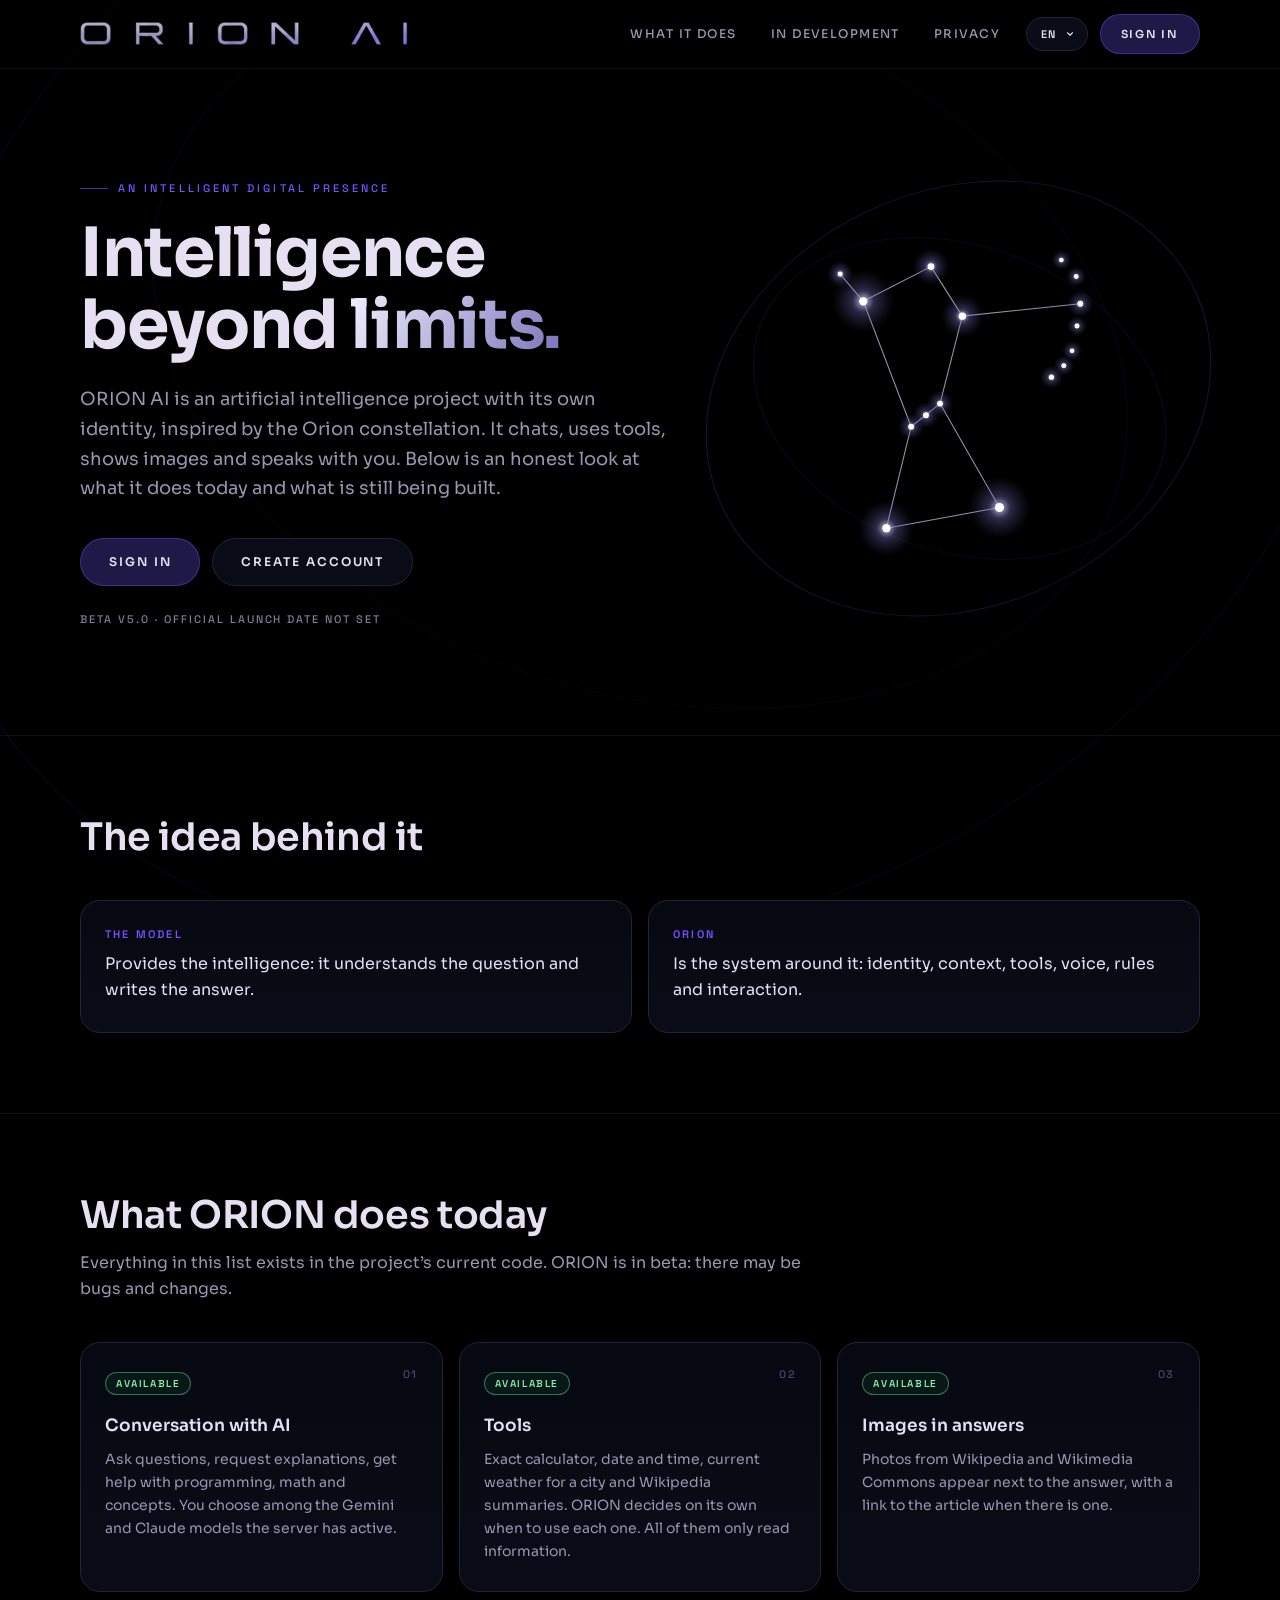
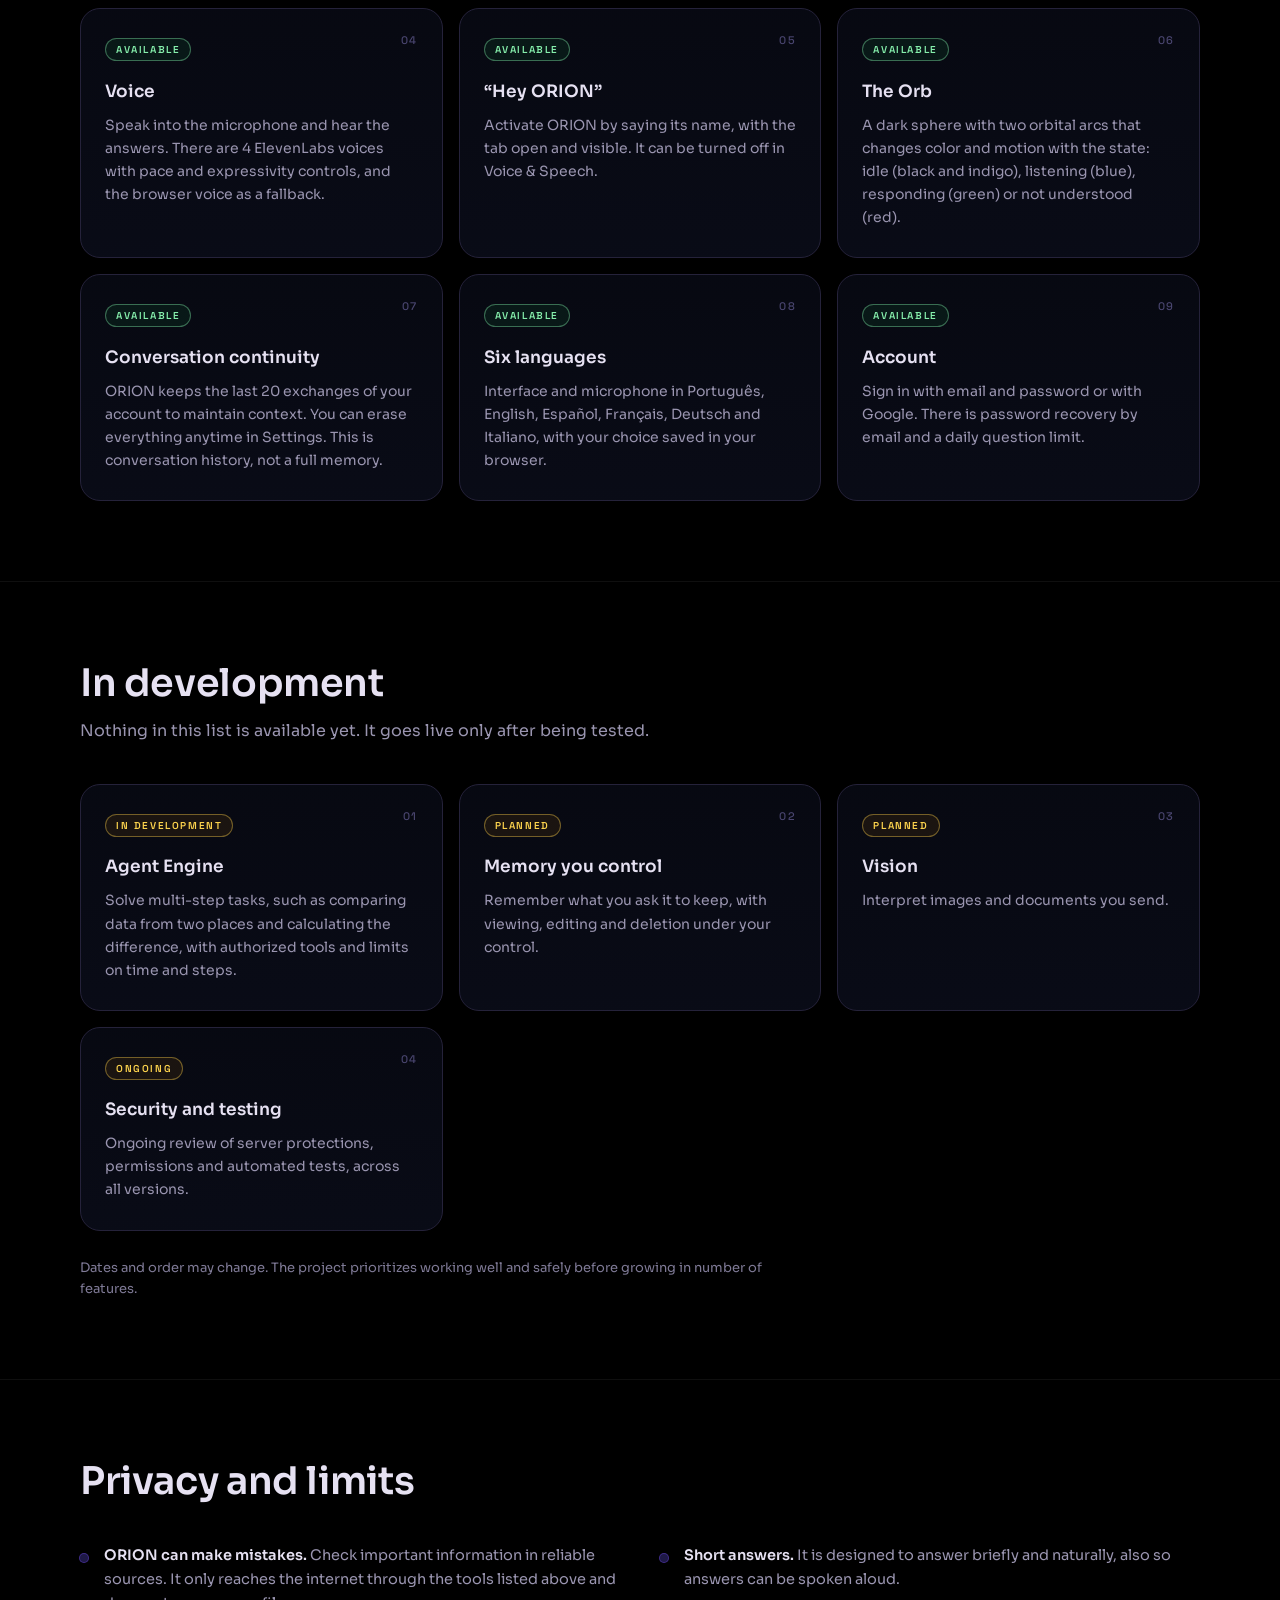
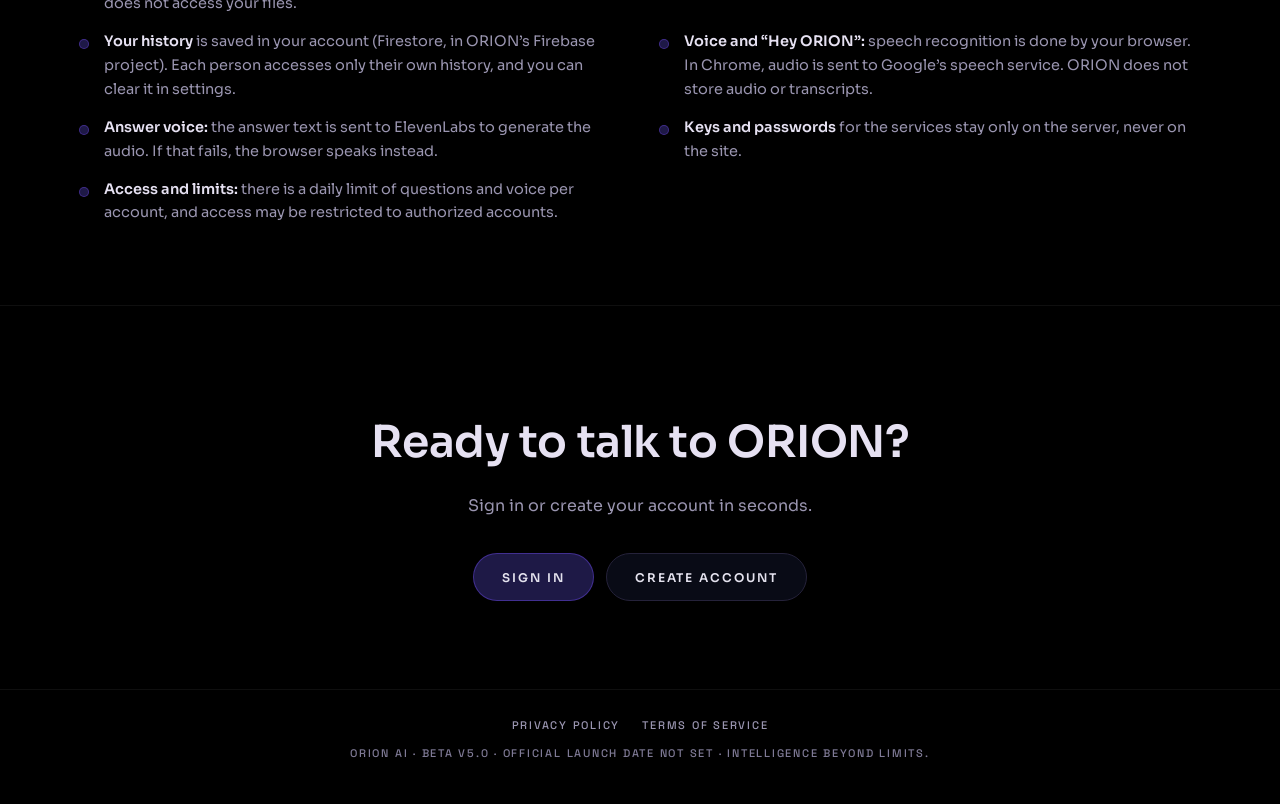
==== commit 1ec668e5: "index.html" ====
--- a/index.html
+++ b/index.html
@@ -58,7 +58,7 @@
 *,*::before,*::after{margin:0;padding:0;box-sizing:border-box;}
 /* V5.0: botões em índigo mais escuro (--active / --active-hover). Logo, wordmark e standby não mudam. */
 :root{--font:'Sora',-apple-system,'Helvetica Neue',sans-serif;--mono:'Space Grotesk','Inter',sans-serif;
-  --bg:#08080D;--surface:#111019;--blue-dark:#0B0A12;--active:#1E1946;--active-hover:#28205C;--line:#25223A;--accent:#7652FF;--accent-soft:#A592FF;
+  --bg:#000000;--surface:#111019;--blue-dark:#0B0A12;--active:#1E1946;--active-hover:#28205C;--line:#25223A;--accent:#7652FF;--accent-soft:#A592FF;
   --text:#E6E1F2;--muted:#9A95B0;--faint:#7F7A96;--ok:#86efac;--soon:#fcd34d;--r:20px;}
 html{scroll-behavior:smooth;scroll-padding-top:84px;}
 body{background:var(--bg);color:var(--text);font-family:var(--font);-webkit-font-smoothing:antialiased;line-height:1.65;overflow-x:hidden;animation:pageIn .45s ease both;}
